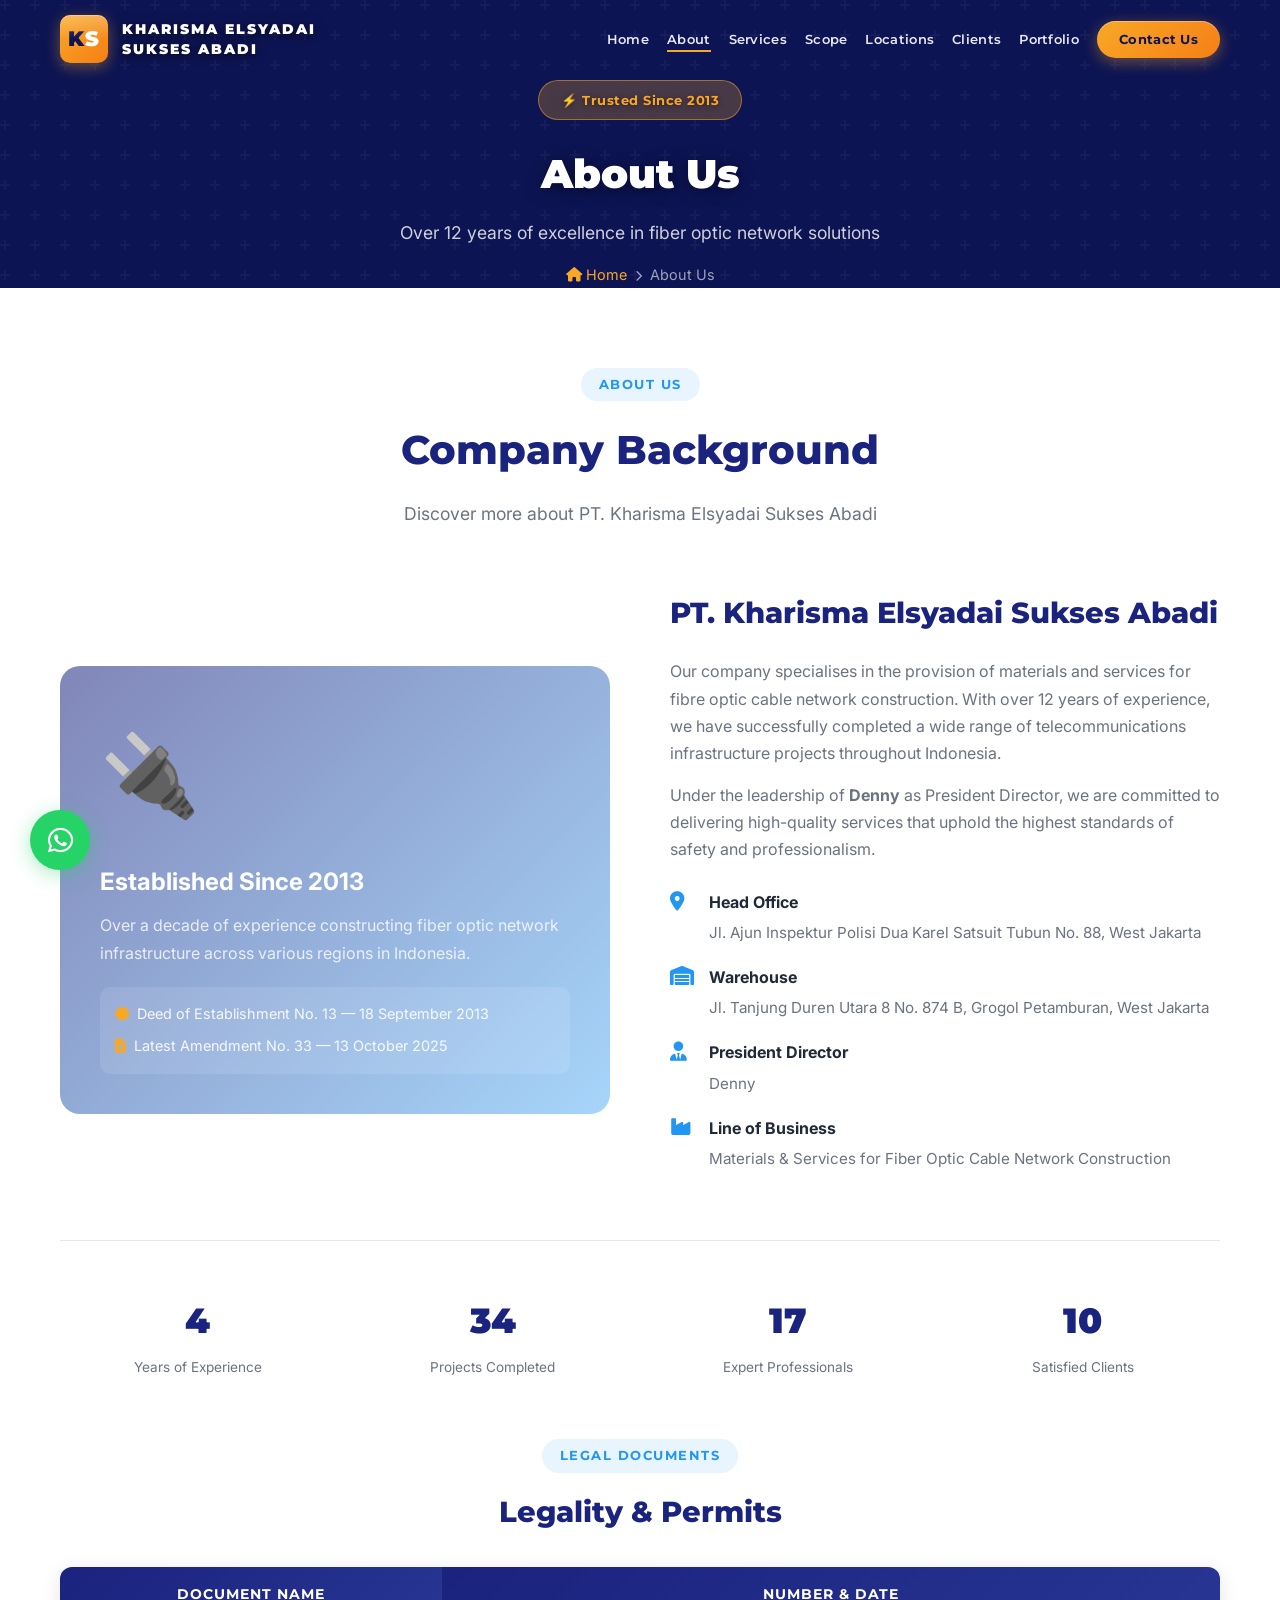
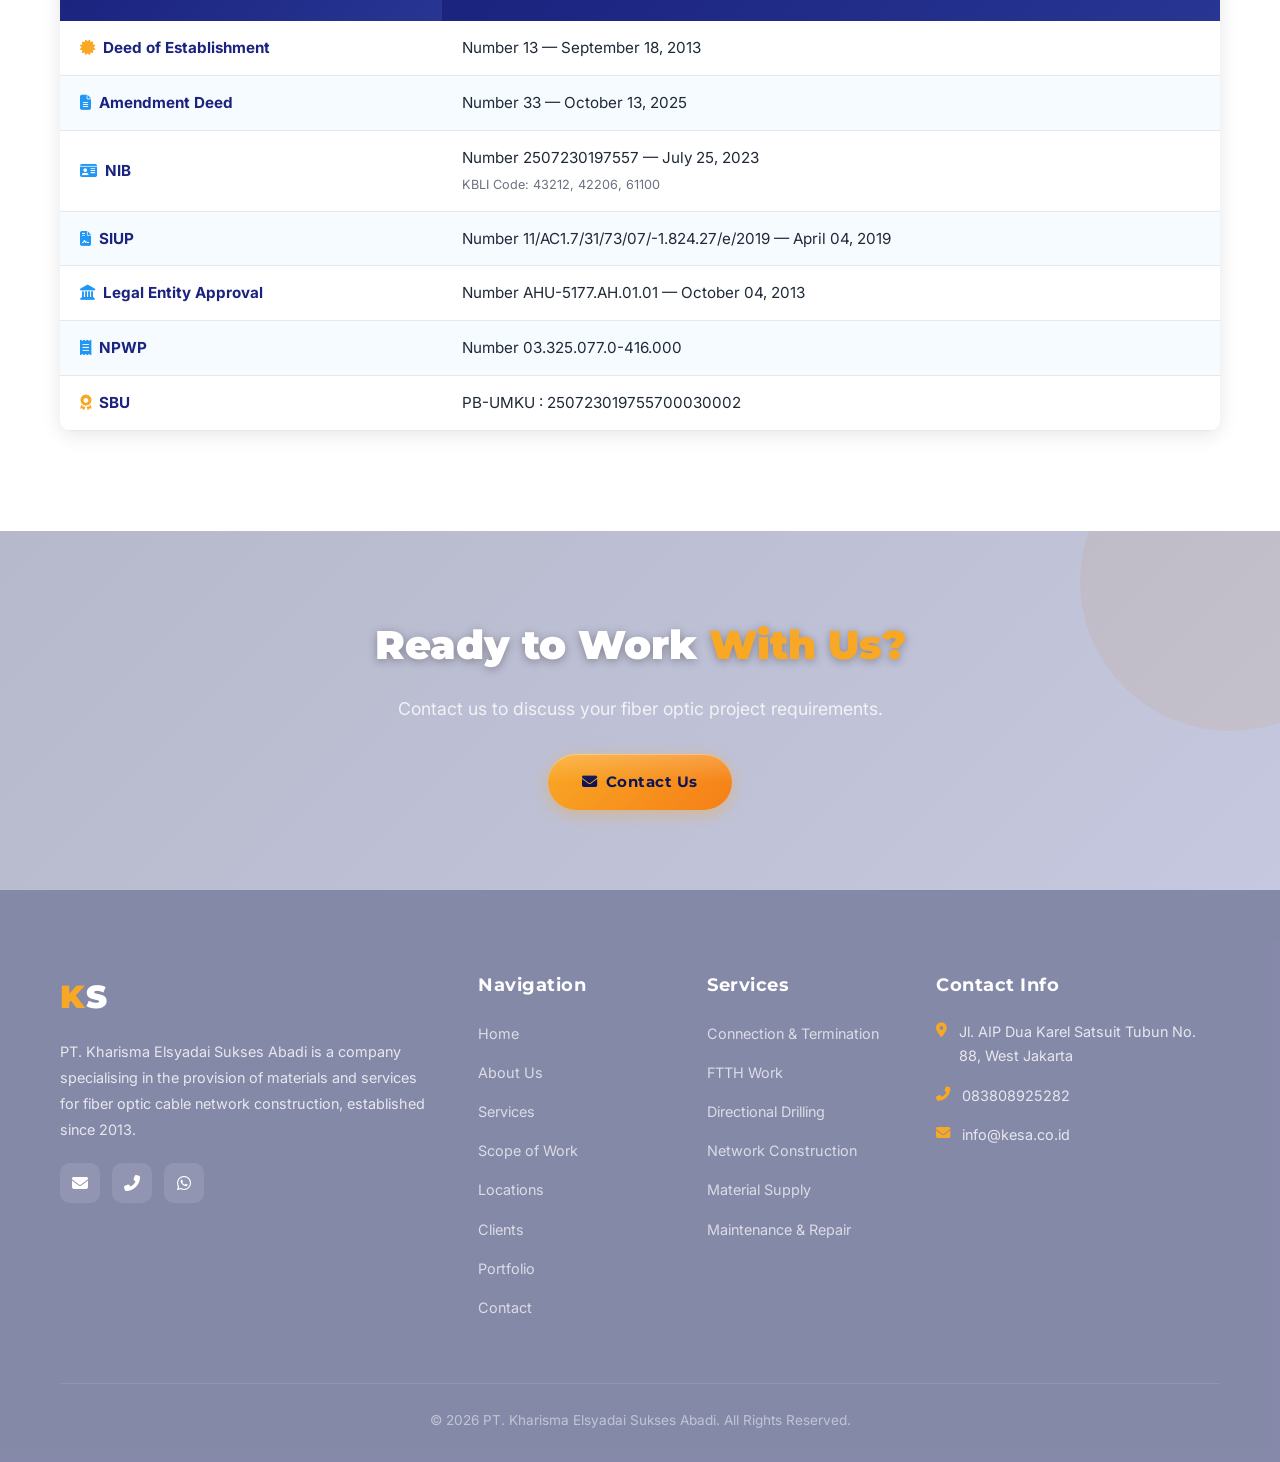
==== about.html @ 926eceb0 "refactor: extract CSS/JS to external files, add about/services/contact pages, Formspree form, update" ====
<!DOCTYPE html>
<html lang="en">
<head>
    <meta charset="UTF-8">
    <meta name="viewport" content="width=device-width, initial-scale=1.0">
    <meta name="description" content="About PT. Kharisma Elsyadai Sukses Abadi - Established since 2013, specialising in fiber optic cable network construction across Indonesia.">
    <meta name="keywords" content="PT Kharisma Elsyadai, KESA, about, company profile, fiber optic, Jakarta, Indonesia">
    <meta name="author" content="PT. Kharisma Elsyadai Sukses Abadi">
    <meta name="robots" content="index, follow">
    <link rel="canonical" href="https://kesa.co.id/about.html">
    <title>About Us | PT. Kharisma Elsyadai Sukses Abadi</title>

    <!-- Open Graph -->
    <meta property="og:type" content="website">
    <meta property="og:url" content="https://kesa.co.id/about.html">
    <meta property="og:title" content="About Us | PT. Kharisma Elsyadai Sukses Abadi">
    <meta property="og:description" content="Established since 2013 — PT. Kharisma Elsyadai Sukses Abadi specialises in fiber optic materials and network construction services across Indonesia.">
    <meta property="og:image" content="https://kesa.co.id/og-image.png">
    <meta property="og:site_name" content="PT. Kharisma Elsyadai Sukses Abadi">

    <!-- Favicon -->
    <link rel="icon" type="image/svg+xml" href="data:image/svg+xml,%3Csvg xmlns='http://www.w3.org/2000/svg' viewBox='0 0 64 64'%3E%3Crect width='64' height='64' rx='14' fill='%23f9a825'/%3E%3Ctext x='10' y='43' font-family='Montserrat,Arial,sans-serif' font-size='30' font-weight='900'%3E%3Ctspan fill='%230d1453'%3EK%3C/tspan%3E%3Ctspan fill='%23ffffff'%3ES%3C/tspan%3E%3C/text%3E%3C/svg%3E">

    <!-- Google Fonts -->
    <link rel="preconnect" href="https://fonts.googleapis.com">
    <link rel="preconnect" href="https://fonts.gstatic.com" crossorigin>
    <link href="https://fonts.googleapis.com/css2?family=Inter:wght@300;400;500;600;700;800;900&family=Montserrat:wght@600;700;800;900&display=swap" rel="stylesheet">

    <!-- Font Awesome -->
    <link rel="stylesheet" href="https://cdnjs.cloudflare.com/ajax/libs/font-awesome/6.5.1/css/all.min.css">

    <!-- Stylesheet -->
    <link rel="stylesheet" href="css/style.css">
</head>
<body>

    <!-- NAVBAR -->
    <nav class="navbar scrolled" id="navbar">
        <div class="container">
            <a href="/" class="navbar-brand">
                <div class="logo-icon"><span class="k">K</span><span class="s">S</span></div>
                <div>
                    <div class="company-name">Kharisma Elsyadai<br>Sukses Abadi</div>
                </div>
            </a>
            <ul class="nav-links" id="navLinks">
                <li><a href="/">Home</a></li>
                <li><a href="about.html" class="active">About</a></li>
                <li><a href="services.html">Services</a></li>
                <li><a href="/#scope">Scope</a></li>
                <li><a href="/#locations">Locations</a></li>
                <li><a href="/#clients">Clients</a></li>
                <li><a href="/#portfolio">Portfolio</a></li>
                <li><a href="contact.html" class="nav-cta">Contact Us</a></li>
            </ul>
            <div class="hamburger" id="hamburger">
                <span></span>
                <span></span>
                <span></span>
            </div>
        </div>
    </nav>

    <!-- PAGE HEADER -->
    <div class="page-header">
        <div class="container">
            <span class="hero-badge">&#9889; Trusted Since 2013</span>
            <h1>About Us</h1>
            <p>Over 12 years of excellence in fiber optic network solutions</p>
            <div class="breadcrumb">
                <a href="/"><i class="fas fa-home"></i> Home</a>
                <span><i class="fas fa-chevron-right" style="font-size:0.7rem;"></i></span>
                <span>About Us</span>
            </div>
        </div>
    </div>

    <!-- ABOUT SECTION -->
    <section class="section about" id="about" style="padding-top: 80px;">
        <div class="container">
            <div class="section-header fade-in">
                <span class="section-badge">About Us</span>
                <h2>Company Background</h2>
                <p>Discover more about PT. Kharisma Elsyadai Sukses Abadi</p>
            </div>
            <div class="about-grid">
                <div class="about-image fade-in">
                    <div class="image-box">
                        <span class="fiber-visual">&#128268;</span>
                        <h3>Established Since 2013</h3>
                        <p style="color: rgba(255,255,255,0.8);">Over a decade of experience constructing fiber optic network infrastructure across various regions in Indonesia.</p>
                        <div style="margin-top: 20px; padding: 15px; background: rgba(255,255,255,0.1); border-radius: 10px;">
                            <p style="color: rgba(255,255,255,0.9); font-size: 0.9rem;">
                                <i class="fas fa-certificate" style="color: #f9a825;"></i>&nbsp;
                                Deed of Establishment No. 13 &mdash; 18 September 2013
                            </p>
                            <p style="color: rgba(255,255,255,0.9); font-size: 0.9rem; margin-top: 8px;">
                                <i class="fas fa-file-alt" style="color: #f9a825;"></i>&nbsp;
                                Latest Amendment No. 33 &mdash; 13 October 2025
                            </p>
                        </div>
                    </div>
                </div>
                <div class="about-content fade-in">
                    <h3>PT. Kharisma Elsyadai Sukses Abadi</h3>
                    <p>Our company specialises in the provision of materials and services for fibre optic cable network construction. With over 12 years of experience, we have successfully completed a wide range of telecommunications infrastructure projects throughout Indonesia.</p>
                    <p>Under the leadership of <strong>Denny</strong> as President Director, we are committed to delivering high-quality services that uphold the highest standards of safety and professionalism.</p>
                    <div class="about-details">
                        <div class="about-detail-item">
                            <i class="fas fa-map-marker-alt"></i>
                            <div>
                                <strong>Head Office</strong>
                                <span>Jl. Ajun Inspektur Polisi Dua Karel Satsuit Tubun No. 88, West Jakarta</span>
                            </div>
                        </div>
                        <div class="about-detail-item">
                            <i class="fas fa-warehouse"></i>
                            <div>
                                <strong>Warehouse</strong>
                                <span>Jl. Tanjung Duren Utara 8 No. 874 B, Grogol Petamburan, West Jakarta</span>
                            </div>
                        </div>
                        <div class="about-detail-item">
                            <i class="fas fa-user-tie"></i>
                            <div>
                                <strong>President Director</strong>
                                <span>Denny</span>
                            </div>
                        </div>
                        <div class="about-detail-item">
                            <i class="fas fa-industry"></i>
                            <div>
                                <strong>Line of Business</strong>
                                <span>Materials &amp; Services for Fiber Optic Cable Network Construction</span>
                            </div>
                        </div>
                    </div>
                </div>
            </div>

            <div class="about-counters fade-in">
                <div class="counter-item">
                    <span class="count" data-target="12">0</span>
                    <div class="count-label">Years of Experience</div>
                </div>
                <div class="counter-item">
                    <span class="count" data-target="100">0</span>
                    <div class="count-label">Projects Completed</div>
                </div>
                <div class="counter-item">
                    <span class="count" data-target="50">0</span>
                    <div class="count-label">Expert Professionals</div>
                </div>
                <div class="counter-item">
                    <span class="count" data-target="30">0</span>
                    <div class="count-label">Satisfied Clients</div>
                </div>
            </div>

            <!-- Legal Documents Table -->
            <div class="legal-docs fade-in">
                <div class="section-header" style="margin-bottom: 30px; margin-top: 60px;">
                    <span class="section-badge">Legal Documents</span>
                    <h2 style="font-size: 1.8rem;">Legality &amp; Permits</h2>
                </div>
                <table class="legal-table">
                    <thead>
                        <tr>
                            <th>Document Name</th>
                            <th>Number &amp; Date</th>
                        </tr>
                    </thead>
                    <tbody>
                        <tr>
                            <td><i class="fas fa-certificate" style="color: var(--gold); margin-right: 8px;"></i>Deed of Establishment</td>
                            <td>Number 13 &mdash; September 18, 2013</td>
                        </tr>
                        <tr>
                            <td><i class="fas fa-file-alt" style="color: var(--accent); margin-right: 8px;"></i>Amendment Deed</td>
                            <td>Number 33 &mdash; October 13, 2025</td>
                        </tr>
                        <tr>
                            <td><i class="fas fa-id-card" style="color: var(--accent); margin-right: 8px;"></i>NIB</td>
                            <td>Number 2507230197557 &mdash; July 25, 2023<br><small style="color: var(--gray);">KBLI Code: 43212, 42206, 61100</small></td>
                        </tr>
                        <tr>
                            <td><i class="fas fa-file-contract" style="color: var(--accent); margin-right: 8px;"></i>SIUP</td>
                            <td>Number 11/AC1.7/31/73/07/-1.824.27/e/2019 &mdash; April 04, 2019</td>
                        </tr>
                        <tr>
                            <td><i class="fas fa-landmark" style="color: var(--accent); margin-right: 8px;"></i>Legal Entity Approval</td>
                            <td>Number AHU-5177.AH.01.01 &mdash; October 04, 2013</td>
                        </tr>
                        <tr>
                            <td><i class="fas fa-receipt" style="color: var(--accent); margin-right: 8px;"></i>NPWP</td>
                            <td>Number 03.325.077.0-416.000</td>
                        </tr>
                        <tr>
                            <td><i class="fas fa-award" style="color: var(--gold); margin-right: 8px;"></i>SBU</td>
                            <td>PB-UMKU : 25072301975570003&#x200B;0002</td>
                        </tr>
                    </tbody>
                </table>
            </div>
        </div>
    </section>

    <!-- CTA -->
    <section class="cta-section">
        <div class="container fade-in">
            <h2>Ready to Work <span style="color: #f9a825;">With Us?</span></h2>
            <p>Contact us to discuss your fiber optic project requirements.</p>
            <a href="contact.html" class="btn btn-primary">
                <i class="fas fa-envelope"></i> Contact Us
            </a>
        </div>
    </section>

    <!-- FOOTER -->
    <footer class="footer">
        <div class="container">
            <div class="footer-grid">
                <div class="footer-brand">
                    <span class="logo-text"><span>K</span>S</span>
                    <p>PT. Kharisma Elsyadai Sukses Abadi is a company specialising in the provision of materials and services for fiber optic cable network construction, established since 2013.</p>
                    <div class="footer-social">
                        <a href="mailto:info@kesa.co.id" title="Email"><i class="fas fa-envelope"></i></a>
                        <a href="tel:+6283808925282" title="Phone"><i class="fas fa-phone-alt"></i></a>
                        <a href="https://wa.me/6283808925282" target="_blank" title="WhatsApp"><i class="fab fa-whatsapp"></i></a>
                    </div>
                </div>
                <div>
                    <h4>Navigation</h4>
                    <ul class="footer-links">
                        <li><a href="/">Home</a></li>
                        <li><a href="about.html">About Us</a></li>
                        <li><a href="services.html">Services</a></li>
                        <li><a href="/#scope">Scope of Work</a></li>
                        <li><a href="/#locations">Locations</a></li>
                        <li><a href="/#clients">Clients</a></li>
                        <li><a href="/#portfolio">Portfolio</a></li>
                        <li><a href="contact.html">Contact</a></li>
                    </ul>
                </div>
                <div>
                    <h4>Services</h4>
                    <ul class="footer-links">
                        <li><a href="services.html">Connection &amp; Termination</a></li>
                        <li><a href="services.html">FTTH Work</a></li>
                        <li><a href="services.html">Directional Drilling</a></li>
                        <li><a href="services.html">Network Construction</a></li>
                        <li><a href="services.html">Material Supply</a></li>
                        <li><a href="services.html">Maintenance &amp; Repair</a></li>
                    </ul>
                </div>
                <div>
                    <h4>Contact Info</h4>
                    <div class="footer-contact-item">
                        <i class="fas fa-map-marker-alt"></i>
                        <span>Jl. AIP Dua Karel Satsuit Tubun No. 88, West Jakarta</span>
                    </div>
                    <div class="footer-contact-item">
                        <i class="fas fa-phone-alt"></i>
                        <span>083808925282</span>
                    </div>
                    <div class="footer-contact-item">
                        <i class="fas fa-envelope"></i>
                        <span>info@kesa.co.id</span>
                    </div>
                </div>
            </div>
            <div class="footer-bottom">
                <p>&copy; 2026 PT. Kharisma Elsyadai Sukses Abadi. All Rights Reserved.</p>
            </div>
        </div>
    </footer>

    <!-- WhatsApp Float -->
    <a href="https://wa.me/6283808925282?text=Hello%20PT.%20Kharisma%20Elsyadai%20Sukses%20Abadi,%20I%20am%20interested%20in%20your%20services." class="whatsapp-float" target="_blank" title="Chat via WhatsApp">
        <i class="fab fa-whatsapp"></i>
    </a>

    <!-- Scroll to Top -->
    <button class="scroll-top" id="scrollTop">
        <i class="fas fa-chevron-up"></i>
    </button>

    <script src="js/main.js"></script>
</body>
</html>
---- css/style.css ----
﻿/* ============================================
   PT. Kharisma Elsyadai Sukses Abadi
   Company Profile Website - Style Sheet
   ============================================ */

/* === VARIABLES === */
:root {
    --primary: #1a237e;
    --primary-dark: #0d1453;
    --primary-light: #283593;
    --accent: #2196f3;
    --accent-light: #64b5f6;
    --gold: #f9a825;
    --white: #ffffff;
    --light: #f5f7fa;
    --gray: #6b7280;
    --dark: #1f2937;
    --shadow: 0 4px 20px rgba(0, 0, 0, 0.1);
    --shadow-lg: 0 10px 40px rgba(0, 0, 0, 0.15);
    --transition: all 0.3s ease;
    --radius: 12px;
}
* { margin: 0; padding: 0; box-sizing: border-box; }
html { scroll-behavior: smooth; }
body { font-family: 'Inter', 'Segoe UI', sans-serif; color: var(--dark); line-height: 1.7; overflow-x: hidden; }
a { text-decoration: none; color: inherit; transition: var(--transition); }
ul { list-style: none; }
img { max-width: 100%; height: auto; }
.container { max-width: 1200px; margin: 0 auto; padding: 0 20px; }

/* NAVBAR */
.navbar { position: fixed; top: 0; left: 0; width: 100%; z-index: 1000; padding: 15px 0; transition: var(--transition); background: transparent; }
.navbar.scrolled { background: rgba(26, 35, 126, 0.97); padding: 10px 0; box-shadow: var(--shadow); }
.navbar .container { display: flex; align-items: center; justify-content: space-between; }
.navbar-brand { display: flex; align-items: center; gap: 14px; }
.navbar-brand .logo-icon { width: 48px; height: 48px; background: linear-gradient(135deg, var(--gold) 0%, #f57f17 100%); border-radius: 10px; display: flex; align-items: center; justify-content: center; font-family: 'Montserrat', sans-serif; font-size: 1.3rem; font-weight: 900; color: var(--primary-dark); letter-spacing: 1px; box-shadow: 0 4px 15px rgba(249, 168, 37, 0.4), inset 0 1px 0 rgba(255,255,255,0.3); position: relative; overflow: hidden; }
.navbar-brand .logo-icon::after { content: ''; position: absolute; top: 0; left: 0; right: 0; height: 50%; background: linear-gradient(180deg, rgba(255,255,255,0.25) 0%, transparent 100%); border-radius: 10px 10px 0 0; }
.navbar-brand .logo-icon .k { color: var(--primary-dark); }
.navbar-brand .logo-icon .s { color: var(--white); }
.navbar-brand .company-name { font-family: 'Montserrat', sans-serif; color: var(--white); font-size: 0.85rem; font-weight: 900; letter-spacing: 2px; text-transform: uppercase; text-shadow: 0 2px 8px rgba(0,0,0,0.6), 0 0 15px rgba(0,0,0,0.3); line-height: 1.5; max-width: 200px; }
.nav-links { display: flex; align-items: center; gap: 18px; }
.nav-links a { color: rgba(255, 255, 255, 0.9); font-family: 'Montserrat', sans-serif; font-weight: 600; font-size: 0.8rem; position: relative; padding: 5px 0; letter-spacing: 0.3px; }
.nav-links a::after { content: ''; position: absolute; bottom: 0; left: 0; width: 0; height: 2px; background: var(--gold); transition: var(--transition); }
.nav-links a:hover::after, .nav-links a.active::after { width: 100%; }
.nav-links a:hover { color: var(--white); }
.nav-cta { background: linear-gradient(135deg, var(--gold) 0%, #f57f17 100%) !important; color: var(--primary-dark) !important; padding: 11px 22px !important; border-radius: 50px; font-weight: 700 !important; box-shadow: 0 4px 15px rgba(249, 168, 37, 0.4), inset 0 1px 0 rgba(255,255,255,0.3) !important; text-shadow: none !important; white-space: nowrap; }
.nav-cta:hover { background: linear-gradient(135deg, #fbc02d 0%, #f9a825 100%) !important; transform: translateY(-2px); box-shadow: 0 6px 25px rgba(249, 168, 37, 0.5), inset 0 1px 0 rgba(255,255,255,0.3) !important; }
.nav-cta::after { display: none !important; }
.hamburger { display: none; flex-direction: column; gap: 5px; cursor: pointer; padding: 5px; }
.hamburger span { width: 25px; height: 3px; background: var(--white); border-radius: 3px; transition: var(--transition); }

/* HERO */
.hero { min-height: 100vh; background: var(--primary-dark); display: flex; align-items: center; position: relative; overflow: hidden; }
.hero-bg { position: absolute; top: 0; left: 0; right: 0; bottom: 0; background-image: url('https://images.unsplash.com/photo-1558494949-ef010cbdcc31?auto=format&fit=crop&w=1920&q=80'); background-size: cover; background-position: center; background-repeat: no-repeat; z-index: 0; }
.hero-bg::after { content: ''; position: absolute; top: 0; left: 0; right: 0; bottom: 0; background: linear-gradient(135deg, rgba(13, 20, 83, 0.35) 0%, rgba(26, 35, 126, 0.25) 50%, rgba(40, 53, 147, 0.18) 100%); }
.hero::before { content: ''; position: absolute; top: 0; left: 0; right: 0; bottom: 0; background: url("data:image/svg+xml,%3Csvg width='60' height='60' viewBox='0 0 60 60' xmlns='http://www.w3.org/2000/svg'%3E%3Cg fill='none' fill-rule='evenodd'%3E%3Cg fill='%23ffffff' fill-opacity='0.04'%3E%3Cpath d='M36 34v-4h-2v4h-4v2h4v4h2v-4h4v-2h-4zm0-30V0h-2v4h-4v2h4v4h2V6h4V4h-4zM6 34v-4H4v4H0v2h4v4h2v-4h4v-2H6zM6 4V0H4v4H0v2h4v4h2V6h4V4H6z'/%3E%3C/g%3E%3C/g%3E%3C/svg%3E"); z-index: 1; }
.hero::after { content: ''; position: absolute; bottom: -50px; right: -50px; width: 400px; height: 400px; background: radial-gradient(circle, rgba(33, 150, 243, 0.15) 0%, transparent 70%); border-radius: 50%; z-index: 1; }
.hero .container { position: relative; z-index: 2; display: grid; grid-template-columns: 1fr 1fr; gap: 60px; align-items: center; }
.hero-content { color: var(--white); }
.hero-badge { display: inline-block; background: rgba(249, 168, 37, 0.25); color: var(--gold); padding: 8px 22px; border-radius: 50px; font-family: 'Montserrat', sans-serif; font-size: 0.82rem; font-weight: 700; margin-bottom: 20px; border: 1px solid rgba(249, 168, 37, 0.5); backdrop-filter: blur(10px); letter-spacing: 0.5px; text-shadow: 0 1px 5px rgba(0,0,0,0.5); }
.hero h1 { font-family: 'Montserrat', sans-serif; font-size: 3rem; font-weight: 900; line-height: 1.15; margin-bottom: 20px; text-shadow: 0 2px 15px rgba(0,0,0,0.7), 0 0 30px rgba(0,0,0,0.5); }
.hero h1 .highlight { background: linear-gradient(135deg, var(--gold), #ffc107); -webkit-background-clip: text; -webkit-text-fill-color: transparent; background-clip: text; }
.hero p { font-size: 1.1rem; color: rgba(255, 255, 255, 0.95); margin-bottom: 35px; max-width: 500px; text-shadow: 0 1px 8px rgba(0,0,0,0.6), 0 0 20px rgba(0,0,0,0.4); }
.hero-buttons { display: flex; gap: 15px; flex-wrap: wrap; }
.btn { display: inline-flex; align-items: center; gap: 8px; padding: 15px 34px; border-radius: 50px; font-family: 'Montserrat', sans-serif; font-weight: 700; font-size: 0.95rem; transition: var(--transition); border: none; cursor: pointer; letter-spacing: 0.5px; position: relative; overflow: hidden; }
.btn::before { content: ''; position: absolute; top: 0; left: 0; right: 0; height: 50%; background: linear-gradient(180deg, rgba(255,255,255,0.2) 0%, transparent 100%); pointer-events: none; }
.btn-primary { background: linear-gradient(135deg, var(--gold) 0%, #f57f17 100%); color: var(--primary-dark); box-shadow: 0 4px 15px rgba(249, 168, 37, 0.4), inset 0 1px 0 rgba(255,255,255,0.3); }
.btn-primary:hover { background: linear-gradient(135deg, #fbc02d 0%, #f9a825 100%); transform: translateY(-3px); box-shadow: 0 10px 30px rgba(249, 168, 37, 0.5), inset 0 1px 0 rgba(255,255,255,0.3); }
.btn-outline { background: rgba(255,255,255,0.08); color: var(--white); border: 2px solid rgba(255, 255, 255, 0.35); backdrop-filter: blur(10px); box-shadow: 0 4px 15px rgba(0,0,0,0.15); }
.btn-outline:hover { border-color: var(--white); background: rgba(255, 255, 255, 0.15); transform: translateY(-3px); box-shadow: 0 8px 25px rgba(0,0,0,0.2); }
.hero-visual { position: relative; display: flex; justify-content: center; }
.hero-card { background: rgba(255, 255, 255, 0.08); backdrop-filter: blur(20px); border-radius: 20px; padding: 40px; border: 1px solid rgba(255, 255, 255, 0.12); width: 100%; max-width: 450px; box-shadow: 0 20px 60px rgba(0,0,0,0.3), inset 0 1px 0 rgba(255,255,255,0.1); }
.hero-card .fiber-icon { font-size: 4rem; margin-bottom: 20px; display: block; }
.hero-stats { display: grid; grid-template-columns: 1fr 1fr; gap: 20px; margin-top: 25px; }
.stat-item { text-align: center; padding: 15px; background: rgba(255, 255, 255, 0.08); border-radius: 12px; }
.stat-item .number { font-family: 'Montserrat', sans-serif; font-size: 2rem; font-weight: 900; color: var(--gold); display: block; }
.stat-item .label { font-size: 0.8rem; color: rgba(255, 255, 255, 0.7); text-transform: uppercase; letter-spacing: 1px; }

/* SECTIONS */
.section { padding: 100px 0; }
.section-header { text-align: center; margin-bottom: 60px; }
.section-badge { display: inline-block; background: rgba(33, 150, 243, 0.1); color: var(--accent); padding: 6px 18px; border-radius: 50px; font-family: 'Montserrat', sans-serif; font-size: 0.8rem; font-weight: 700; margin-bottom: 15px; text-transform: uppercase; letter-spacing: 1.5px; }
.section-header h2 { font-family: 'Montserrat', sans-serif; font-size: 2.5rem; font-weight: 800; color: var(--primary); margin-bottom: 15px; }
.section-header p { font-size: 1.1rem; color: var(--gray); max-width: 600px; margin: 0 auto; }

/* ABOUT */
.about { background: var(--white); }
.about-grid { display: grid; grid-template-columns: 1fr 1fr; gap: 60px; align-items: center; }
.about-image .image-box { background-image: url('https://images.unsplash.com/photo-1516044734145-07ca8eef8731?auto=format&fit=crop&w=800&q=80'); background-size: cover; background-position: center; border-radius: 20px; padding: 40px; color: var(--white); min-height: 400px; display: flex; flex-direction: column; justify-content: center; position: relative; overflow: hidden; }
.about-image .image-box::before { content: ''; position: absolute; top: 0; left: 0; right: 0; bottom: 0; background: linear-gradient(135deg, rgba(26, 35, 126, 0.55), rgba(33, 150, 243, 0.40)); }
.about-image .image-box .fiber-visual { font-size: 5rem; margin-bottom: 20px; position: relative; z-index: 2; }
.about-image .image-box h3 { font-size: 1.5rem; margin-bottom: 10px; position: relative; z-index: 2; }
.about-image .image-box p, .about-image .image-box div { position: relative; z-index: 2; }
.about-content h3 { font-family: 'Montserrat', sans-serif; font-size: 1.8rem; color: var(--primary); margin-bottom: 20px; font-weight: 800; }
.about-content p { color: var(--gray); margin-bottom: 15px; font-size: 1rem; }
.about-details { margin-top: 25px; }
.about-detail-item { display: flex; align-items: flex-start; gap: 15px; margin-bottom: 18px; }
.about-detail-item i { color: var(--accent); font-size: 1.2rem; margin-top: 3px; min-width: 24px; }
.about-detail-item strong { display: block; color: var(--dark); margin-bottom: 3px; }
.about-detail-item span { color: var(--gray); font-size: 0.95rem; }
.about-counters { display: grid; grid-template-columns: repeat(4, 1fr); gap: 20px; margin-top: 50px; padding-top: 50px; border-top: 1px solid #e5e7eb; }
.counter-item { text-align: center; }
.counter-item .count { font-family: 'Montserrat', sans-serif; font-size: 2.2rem; font-weight: 900; color: var(--primary); display: block; }
.counter-item .count-label { font-size: 0.85rem; color: var(--gray); margin-top: 5px; }

/* SERVICES */
.services { background-image: url('https://images.unsplash.com/photo-1573164713988-8665fc963095?auto=format&fit=crop&w=1920&q=80'); background-size: cover; background-position: center; background-attachment: fixed; position: relative; }
.services::before { content: ''; position: absolute; top: 0; left: 0; right: 0; bottom: 0; background: rgba(245, 247, 250, 0.88); }
.services .container { position: relative; z-index: 2; }
.services-grid { display: grid; grid-template-columns: repeat(3, 1fr); gap: 30px; }
.service-card { background: var(--white); border-radius: var(--radius); padding: 40px 30px; transition: var(--transition); border: 1px solid #e5e7eb; position: relative; overflow: hidden; }
.service-card::before { content: ''; position: absolute; top: 0; left: 0; width: 100%; height: 4px; background: linear-gradient(90deg, var(--primary), var(--accent)); transform: scaleX(0); transition: var(--transition); }
.service-card:hover { transform: translateY(-8px); box-shadow: var(--shadow-lg); border-color: transparent; }
.service-card:hover::before { transform: scaleX(1); }
.service-icon { width: 70px; height: 70px; background: linear-gradient(135deg, rgba(26, 35, 126, 0.1), rgba(33, 150, 243, 0.1)); border-radius: 16px; display: flex; align-items: center; justify-content: center; margin-bottom: 20px; font-size: 1.8rem; color: var(--primary); transition: var(--transition); }
.service-card:hover .service-icon { background: linear-gradient(135deg, var(--primary), var(--accent)); color: var(--white); }
.service-card h3 { font-family: 'Montserrat', sans-serif; font-size: 1.2rem; color: var(--dark); margin-bottom: 12px; font-weight: 700; }
.service-card p { color: var(--gray); font-size: 0.95rem; margin-bottom: 20px; }
.service-card .learn-more { display: inline-flex; align-items: center; gap: 6px; color: var(--accent); font-weight: 600; font-size: 0.9rem; }
.service-card .learn-more:hover { gap: 10px; }

/* ORGANIZATION */
.organization { background: var(--white); }
.org-chart { max-width: 900px; margin: 0 auto; }
.org-level { display: flex; justify-content: center; gap: 30px; margin-bottom: 15px; position: relative; }
.org-card { background: linear-gradient(135deg, var(--primary), var(--primary-light)); color: var(--white); padding: 15px 30px; border-radius: 10px; text-align: center; font-family: 'Montserrat', sans-serif; font-weight: 700; font-size: 0.85rem; transition: var(--transition); min-width: 160px; box-shadow: 0 4px 15px rgba(26, 35, 126, 0.3); letter-spacing: 0.5px; }
.org-card:hover { transform: translateY(-3px); box-shadow: 0 8px 25px rgba(26, 35, 126, 0.4); }
.org-card.highlight { background: linear-gradient(135deg, var(--gold), #fbc02d); color: var(--primary-dark); }
.org-connector { display: flex; justify-content: center; margin-bottom: 15px; }
.org-connector .line { width: 2px; height: 30px; background: var(--primary); }

/* EQUIPMENT */
.equipment { background: var(--light); }
.equipment-table { width: 100%; border-collapse: separate; border-spacing: 0; border-radius: var(--radius); overflow: hidden; box-shadow: var(--shadow); }
.equipment-table thead { background: linear-gradient(135deg, var(--primary), var(--primary-light)); }
.equipment-table thead th { color: var(--white); padding: 18px 25px; text-align: left; font-weight: 600; font-size: 0.95rem; text-transform: uppercase; letter-spacing: 1px; }
.equipment-table tbody tr { background: var(--white); transition: var(--transition); }
.equipment-table tbody tr:nth-child(even) { background: #f8fafc; }
.equipment-table tbody tr:hover { background: rgba(33, 150, 243, 0.05); transform: scale(1.01); }
.equipment-table td { padding: 16px 25px; border-bottom: 1px solid #e5e7eb; font-size: 0.95rem; }
.equipment-table td:first-child { font-weight: 700; color: var(--primary); text-align: center; width: 60px; }
.equipment-table td:last-child { text-align: center; font-weight: 600; color: var(--accent); }
.equipment-note { margin-top: 20px; padding: 15px 25px; background: rgba(33, 150, 243, 0.08); border-left: 4px solid var(--accent); border-radius: 0 8px 8px 0; color: var(--gray); font-style: italic; }

/* PORTFOLIO */
.portfolio { background: var(--white); }
.portfolio-grid { display: grid; grid-template-columns: repeat(3, 1fr); gap: 25px; }
.portfolio-card { position: relative; border-radius: var(--radius); overflow: hidden; min-height: 280px; display: flex; align-items: flex-end; cursor: pointer; transition: var(--transition); }
.portfolio-card::before { content: ''; position: absolute; top: 0; left: 0; right: 0; bottom: 0; background: linear-gradient(to top, rgba(26, 35, 126, 0.60), rgba(26, 35, 126, 0.05)); z-index: 1; }
.portfolio-card .portfolio-icon { position: absolute; top: 50%; left: 50%; transform: translate(-50%, -50%); font-size: 3rem; color: rgba(255, 255, 255, 0.2); z-index: 0; }
.portfolio-card-content { position: relative; z-index: 2; padding: 25px; color: var(--white); width: 100%; }
.portfolio-card-content h3 { font-size: 1.2rem; margin-bottom: 5px; }
.portfolio-card-content p { font-size: 0.85rem; color: rgba(255, 255, 255, 0.7); }
.portfolio-card:hover { transform: translateY(-5px); box-shadow: var(--shadow-lg); }

/* CTA */
.cta-section { background: linear-gradient(135deg, var(--primary-dark), var(--primary)); padding: 80px 0; text-align: center; position: relative; overflow: hidden; }
.cta-section::before { content: ''; position: absolute; top: -100px; right: -100px; width: 300px; height: 300px; background: rgba(249, 168, 37, 0.1); border-radius: 50%; }
.cta-section { background-image: url('https://images.unsplash.com/photo-1451187580459-43490279c0fa?auto=format&fit=crop&w=1920&q=80'); background-size: cover; background-position: center; }
.cta-section::after { content: ''; position: absolute; top: 0; left: 0; right: 0; bottom: 0; background: linear-gradient(135deg, rgba(13, 20, 83, 0.30), rgba(26, 35, 126, 0.25)); }
.cta-section .container { position: relative; z-index: 2; }
.cta-section h2 { font-family: 'Montserrat', sans-serif; font-size: 2.5rem; color: var(--white); margin-bottom: 15px; font-weight: 900; text-shadow: 0 2px 10px rgba(0,0,0,0.3); }
.cta-section p { color: rgba(255, 255, 255, 0.8); font-size: 1.1rem; max-width: 500px; margin: 0 auto 30px; }

/* CONTACT */
.contact { background: var(--light); }
.contact-grid { display: grid; grid-template-columns: 1fr 1fr; gap: 50px; }
.contact-info-card { display: flex; align-items: flex-start; gap: 20px; padding: 25px; background: var(--white); border-radius: var(--radius); margin-bottom: 20px; transition: var(--transition); border: 1px solid #e5e7eb; }
.contact-info-card:hover { box-shadow: var(--shadow); border-color: transparent; }
.contact-info-card .icon-box { width: 55px; height: 55px; background: linear-gradient(135deg, var(--primary), var(--accent)); border-radius: 12px; display: flex; align-items: center; justify-content: center; color: var(--white); font-size: 1.3rem; flex-shrink: 0; }
.contact-info-card h4 { font-size: 1rem; color: var(--dark); margin-bottom: 5px; }
.contact-info-card p { color: var(--gray); font-size: 0.9rem; }
.contact-form { background: var(--white); padding: 40px; border-radius: var(--radius); box-shadow: var(--shadow); }
.form-group { margin-bottom: 20px; }
.form-group label { display: block; margin-bottom: 8px; font-weight: 600; color: var(--dark); font-size: 0.9rem; }
.form-group input, .form-group textarea { width: 100%; padding: 14px 18px; border: 2px solid #e5e7eb; border-radius: 10px; font-size: 1rem; font-family: inherit; transition: var(--transition); outline: none; }
.form-group input:focus, .form-group textarea:focus { border-color: var(--accent); box-shadow: 0 0 0 4px rgba(33, 150, 243, 0.1); }
.form-group textarea { min-height: 120px; resize: vertical; }
.btn-submit { width: 100%; padding: 16px; background: linear-gradient(135deg, var(--primary), var(--accent)); color: var(--white); border: none; border-radius: 10px; font-family: 'Montserrat', sans-serif; font-size: 1rem; font-weight: 700; cursor: pointer; transition: var(--transition); box-shadow: 0 4px 15px rgba(26, 35, 126, 0.3), inset 0 1px 0 rgba(255,255,255,0.2); letter-spacing: 0.5px; position: relative; overflow: hidden; }
.btn-submit::before { content: ''; position: absolute; top: 0; left: 0; right: 0; height: 50%; background: linear-gradient(180deg, rgba(255,255,255,0.15) 0%, transparent 100%); pointer-events: none; }
.btn-submit:hover { transform: translateY(-2px); box-shadow: 0 10px 30px rgba(26, 35, 126, 0.4), inset 0 1px 0 rgba(255,255,255,0.2); }
.form-status { margin-top: 15px; padding: 12px 18px; border-radius: 8px; font-size: 0.9rem; font-weight: 600; display: none; }
.form-status.success { background: rgba(34, 197, 94, 0.1); color: #15803d; border: 1px solid rgba(34, 197, 94, 0.3); display: block; }
.form-status.error { background: rgba(239, 68, 68, 0.1); color: #dc2626; border: 1px solid rgba(239, 68, 68, 0.3); display: block; }

/* FOOTER */
.footer { background-image: url('https://images.unsplash.com/photo-1519389950473-47ba0277781c?auto=format&fit=crop&w=1920&q=80'); background-size: cover; background-position: center; color: rgba(255, 255, 255, 0.8); padding: 80px 0 30px; position: relative; }
.footer::before { content: ''; position: absolute; top: 0; left: 0; right: 0; bottom: 0; background: rgba(13, 20, 83, 0.50); }
.footer .container { position: relative; z-index: 2; }
.footer-grid { display: grid; grid-template-columns: 2fr 1fr 1fr 1.5fr; gap: 40px; margin-bottom: 50px; }
.footer-brand .logo-text { font-family: 'Montserrat', sans-serif; font-size: 2rem; font-weight: 900; color: var(--white); margin-bottom: 15px; display: block; letter-spacing: 2px; }
.footer-brand .logo-text span { color: var(--gold); }
.footer-brand p { font-size: 0.9rem; line-height: 1.8; margin-bottom: 20px; }
.footer-social { display: flex; gap: 12px; }
.footer-social a { width: 40px; height: 40px; background: rgba(255, 255, 255, 0.1); border-radius: 10px; display: flex; align-items: center; justify-content: center; color: var(--white); transition: var(--transition); }
.footer-social a:hover { background: var(--gold); color: var(--primary-dark); }
.footer h4 { font-family: 'Montserrat', sans-serif; color: var(--white); font-size: 1.1rem; margin-bottom: 20px; font-weight: 700; letter-spacing: 0.5px; }
.footer-links li { margin-bottom: 12px; }
.footer-links a { color: rgba(255, 255, 255, 0.7); font-size: 0.9rem; transition: var(--transition); }
.footer-links a:hover { color: var(--gold); padding-left: 5px; }
.footer-contact-item { display: flex; align-items: flex-start; gap: 12px; margin-bottom: 15px; font-size: 0.9rem; }
.footer-contact-item i { color: var(--gold); margin-top: 3px; }
.footer-bottom { border-top: 1px solid rgba(255, 255, 255, 0.1); padding-top: 25px; text-align: center; font-size: 0.85rem; color: rgba(255, 255, 255, 0.5); }

/* SCROLL TOP & WHATSAPP */
.scroll-top { position: fixed; bottom: 30px; right: 30px; width: 50px; height: 50px; background: var(--primary); color: var(--white); border: none; border-radius: 50%; font-size: 1.2rem; cursor: pointer; transition: var(--transition); opacity: 0; visibility: hidden; z-index: 999; box-shadow: var(--shadow); }
.scroll-top.visible { opacity: 1; visibility: visible; }
.scroll-top:hover { background: var(--gold); color: var(--primary-dark); transform: translateY(-3px); }
.whatsapp-float { position: fixed; bottom: 30px; left: 30px; width: 60px; height: 60px; background: #25d366; border-radius: 50%; display: flex; align-items: center; justify-content: center; color: var(--white); font-size: 1.8rem; box-shadow: 0 4px 20px rgba(37, 211, 102, 0.4); z-index: 999; transition: var(--transition); animation: pulse-wa 2s infinite; }
.whatsapp-float:hover { transform: scale(1.1); }
@keyframes pulse-wa { 0%, 100% { box-shadow: 0 0 0 0 rgba(37, 211, 102, 0.4); } 50% { box-shadow: 0 0 0 15px rgba(37, 211, 102, 0); } }

/* ANIMATIONS */
.fade-in { opacity: 0; transform: translateY(30px); transition: opacity 0.8s ease, transform 0.8s ease; }
.fade-in.visible { opacity: 1; transform: translateY(0); }

/* LEGAL DOCUMENTS TABLE */
.legal-docs { margin-top: 40px; }
.legal-table { width: 100%; border-collapse: collapse; border-radius: var(--radius); overflow: hidden; box-shadow: var(--shadow); }
.legal-table thead th { background: linear-gradient(135deg, var(--primary), var(--primary-light)); color: var(--white); padding: 15px 20px; font-family: 'Montserrat', sans-serif; font-weight: 700; font-size: 0.9rem; text-transform: uppercase; letter-spacing: 1px; }
.legal-table tbody td { padding: 14px 20px; border-bottom: 1px solid #e5e7eb; color: var(--dark); font-size: 0.95rem; }
.legal-table tbody tr:nth-child(even) { background: rgba(33, 150, 243, 0.04); }
.legal-table tbody tr:hover { background: rgba(33, 150, 243, 0.08); }
.legal-table tbody td:first-child { font-weight: 700; color: var(--primary); white-space: nowrap; }

/* SCOPE OF WORK */
.scope-of-work { background: var(--light); }
.scope-grid { display: grid; grid-template-columns: 1fr 1fr; gap: 15px; }
.scope-item { display: flex; align-items: center; gap: 18px; padding: 18px 25px; background: var(--white); border-radius: var(--radius); border-left: 4px solid var(--accent); transition: var(--transition); box-shadow: 0 2px 8px rgba(0,0,0,0.05); }
.scope-item:hover { transform: translateX(8px); box-shadow: var(--shadow); border-left-color: var(--gold); }
.scope-item .scope-number { width: 36px; height: 36px; background: linear-gradient(135deg, var(--primary), var(--accent)); border-radius: 50%; display: flex; align-items: center; justify-content: center; color: var(--white); font-family: 'Montserrat', sans-serif; font-weight: 800; font-size: 0.85rem; flex-shrink: 0; }
.scope-item span { font-size: 1rem; color: var(--dark); font-weight: 500; }

/* LOCATION WORKS */
.locations { background: var(--white); }
.location-grid { display: grid; grid-template-columns: repeat(3, 1fr); gap: 25px; }
.location-card { background: var(--light); border-radius: var(--radius); padding: 30px; text-align: center; transition: var(--transition); border: 1px solid #e5e7eb; }
.location-card:hover { transform: translateY(-5px); box-shadow: var(--shadow-lg); border-color: transparent; }
.location-card i { font-size: 2rem; color: var(--accent); margin-bottom: 15px; display: block; }
.location-card h4 { font-family: 'Montserrat', sans-serif; font-size: 1.1rem; color: var(--primary); margin-bottom: 8px; font-weight: 700; }
.location-card p { color: var(--gray); font-size: 0.9rem; }
.location-note { margin-top: 30px; padding: 20px 25px; background: linear-gradient(135deg, rgba(26, 35, 126, 0.05), rgba(33, 150, 243, 0.05)); border-left: 4px solid var(--gold); border-radius: 0 8px 8px 0; color: var(--gray); font-size: 0.95rem; line-height: 1.7; }

/* SUPPLIER */
.supplier { background: var(--light); }
.supplier-grid { display: grid; grid-template-columns: repeat(2, 1fr); gap: 25px; }
.supplier-card { background: var(--white); border-radius: var(--radius); padding: 30px; transition: var(--transition); border: 1px solid #e5e7eb; }
.supplier-card:hover { transform: translateY(-5px); box-shadow: var(--shadow-lg); border-color: transparent; }
.supplier-card h4 { font-family: 'Montserrat', sans-serif; font-size: 1.05rem; color: var(--primary); margin-bottom: 15px; font-weight: 700; display: flex; align-items: center; gap: 10px; }
.supplier-card h4 i { color: var(--accent); }
.supplier-card ul { list-style: none; padding: 0; }
.supplier-card ul li { padding: 8px 0; color: var(--gray); font-size: 0.92rem; border-bottom: 1px solid #f0f0f0; display: flex; align-items: center; gap: 8px; }
.supplier-card ul li:last-child { border-bottom: none; }
.supplier-card ul li i { color: var(--accent); font-size: 0.7rem; }

/* CLIENTS / EXPERIENCES */
.clients { background: var(--white); }
.clients-table { width: 100%; border-collapse: collapse; border-radius: var(--radius); overflow: hidden; box-shadow: var(--shadow); }
.clients-table thead th { background: linear-gradient(135deg, var(--primary), var(--primary-light)); color: var(--white); padding: 15px 20px; font-family: 'Montserrat', sans-serif; font-weight: 700; font-size: 0.9rem; text-transform: uppercase; letter-spacing: 1px; }
.clients-table tbody td { padding: 13px 20px; border-bottom: 1px solid #e5e7eb; color: var(--dark); font-size: 0.95rem; text-align: center; }
.clients-table tbody tr:nth-child(even) { background: rgba(33, 150, 243, 0.04); }
.clients-table tbody tr:hover { background: rgba(33, 150, 243, 0.08); transform: scale(1.01); }
.clients-table tbody td:first-child { font-weight: 700; color: var(--primary); width: 60px; }
.clients-table tbody td:nth-child(2) { text-align: left; font-weight: 600; }
.clients-table tbody td:last-child { font-weight: 600; color: var(--accent); }
.clients-note { margin-top: 20px; padding: 15px 25px; background: rgba(249, 168, 37, 0.08); border-left: 4px solid var(--gold); border-radius: 0 8px 8px 0; color: var(--dark); font-weight: 600; }

/* PAGE HEADER (for separate pages) */
.page-header { min-height: 260px; background: var(--primary-dark); display: flex; align-items: center; position: relative; overflow: hidden; margin-top: 0; padding-top: 80px; }
.page-header::before { content: ''; position: absolute; top: 0; left: 0; right: 0; bottom: 0; background: url("data:image/svg+xml,%3Csvg width='60' height='60' viewBox='0 0 60 60' xmlns='http://www.w3.org/2000/svg'%3E%3Cg fill='none' fill-rule='evenodd'%3E%3Cg fill='%23ffffff' fill-opacity='0.04'%3E%3Cpath d='M36 34v-4h-2v4h-4v2h4v4h2v-4h4v-2h-4zm0-30V0h-2v4h-4v2h4v4h2V6h4V4h-4zM6 34v-4H4v4H0v2h4v4h2v-4h4v-2H6zM6 4V0H4v4H0v2h4v4h2V6h4V4H6z'/%3E%3C/g%3E%3C/g%3E%3C/svg%3E"); z-index: 1; background-size: 60px; }
.page-header .container { position: relative; z-index: 2; text-align: center; color: var(--white); }
.page-header h1 { font-family: 'Montserrat', sans-serif; font-size: 2.5rem; font-weight: 900; margin-bottom: 10px; text-shadow: 0 2px 15px rgba(0,0,0,0.5); }
.page-header p { font-size: 1.1rem; color: rgba(255,255,255,0.8); max-width: 600px; margin: 0 auto 15px; }
.page-header .breadcrumb { display: flex; align-items: center; justify-content: center; gap: 8px; font-size: 0.9rem; color: rgba(255,255,255,0.6); }
.page-header .breadcrumb a { color: var(--gold); }
.page-header .breadcrumb a:hover { color: var(--white); }
@media (max-width: 768px) { .page-header h1 { font-size: 1.8rem; } .page-header { min-height: 200px; } }

/* RESPONSIVE */
@media (max-width: 1024px) {
    .hero .container { grid-template-columns: 1fr; text-align: center; }
    .hero p { margin: 0 auto 35px; }
    .hero-buttons { justify-content: center; }
    .hero-visual { display: none; }
    .about-grid { grid-template-columns: 1fr; }
    .about-counters { grid-template-columns: repeat(2, 1fr); }
    .services-grid { grid-template-columns: repeat(2, 1fr); }
    .portfolio-grid { grid-template-columns: repeat(2, 1fr); }
    .contact-grid { grid-template-columns: 1fr; }
    .footer-grid { grid-template-columns: repeat(2, 1fr); }
    .location-grid { grid-template-columns: repeat(2, 1fr); }
    .supplier-grid { grid-template-columns: 1fr; }
    .scope-grid { grid-template-columns: 1fr; }
}
@media (max-width: 768px) {
    .navbar .container { padding: 0 15px; }
    .nav-links { display: none; position: absolute; top: 100%; left: 0; right: 0; background: rgba(13, 20, 83, 0.98); flex-direction: column; padding: 25px 20px; gap: 8px; box-shadow: 0 10px 30px rgba(0,0,0,0.3); }
    .nav-links.active { display: flex; }
    .nav-links li { width: 100%; }
    .nav-links a { display: block; padding: 12px 15px !important; border-radius: 8px; font-size: 1rem !important; }
    .nav-links a:hover, .nav-links a.active { background: rgba(255,255,255,0.1); }
    .nav-links a::after { display: none; }
    .nav-cta { text-align: center; margin-top: 10px; }
    .hamburger { display: flex; }
    .navbar-brand .company-name { font-size: 0.65rem; letter-spacing: 1.5px; max-width: 160px; }
    .navbar-brand .logo-icon { width: 40px; height: 40px; font-size: 1.1rem; }
    .navbar-brand { gap: 10px; }
    .hero { min-height: 85vh; }
    .hero h1 { font-size: 2rem; }
    .hero p { font-size: 1rem; }
    .hero-badge { font-size: 0.75rem; padding: 6px 16px; }
    .section { padding: 70px 0; }
    .section-header h2 { font-size: 1.8rem; }
    .section-header p { font-size: 1rem; }
    .services-grid { grid-template-columns: 1fr; }
    .service-card { padding: 30px 25px; }
    .portfolio-grid { grid-template-columns: 1fr; }
    .portfolio-card { min-height: 220px; }
    .org-level { flex-direction: column; align-items: center; gap: 10px; }
    .org-card { min-width: 200px; padding: 12px 20px; }
    .footer-grid { grid-template-columns: 1fr; gap: 30px; }
    .cta-section h2 { font-size: 1.6rem; }
    .cta-section p { font-size: 1rem; }
    .equipment-table { display: block; overflow-x: auto; }
    .location-grid { grid-template-columns: 1fr; }
    .location-card { padding: 25px 20px; }
    .legal-table { display: block; overflow-x: auto; }
    .clients-table { display: block; overflow-x: auto; }
    .contact-form { padding: 25px 20px; }
    .contact-info-card { padding: 20px 15px; }
    .about-image .image-box { min-height: 300px; padding: 30px; }
    .about-content h3 { font-size: 1.5rem; }
    .scope-item { padding: 15px 18px; }
    .whatsapp-float { width: 50px; height: 50px; font-size: 1.5rem; bottom: 20px; left: 20px; }
    .scroll-top { width: 44px; height: 44px; bottom: 20px; right: 20px; font-size: 1rem; }
}
@media (max-width: 480px) {
    .hero { min-height: 80vh; padding-top: 80px; }
    .hero h1 { font-size: 1.6rem; line-height: 1.25; }
    .hero p { font-size: 0.92rem; margin-bottom: 25px; }
    .hero-buttons { flex-direction: column; gap: 12px; }
    .btn { justify-content: center; padding: 14px 28px; font-size: 0.9rem; }
    .section { padding: 50px 0; }
    .section-header { margin-bottom: 40px; }
    .section-header h2 { font-size: 1.5rem; }
    .about-counters { grid-template-columns: 1fr 1fr; gap: 15px; }
    .counter-item .count { font-size: 1.8rem; }
    .about-content h3 { font-size: 1.3rem; }
    .navbar-brand .company-name { font-size: 0.6rem; letter-spacing: 1px; max-width: 130px; }
    .navbar-brand .logo-icon { width: 36px; height: 36px; font-size: 1rem; border-radius: 8px; }
    .cta-section h2 { font-size: 1.4rem; }
    .cta-section { padding: 60px 0; }
    .footer { padding: 50px 0 25px; }
    .footer-brand .logo-text { font-size: 1.5rem; }
    .supplier-card { padding: 20px; }
    .org-card { font-size: 0.78rem; padding: 10px 15px; min-width: auto; }
    .hero-card { display: none; }
    .stat-item .number { font-size: 1.6rem; }
    .stat-item .label { font-size: 0.7rem; }
}
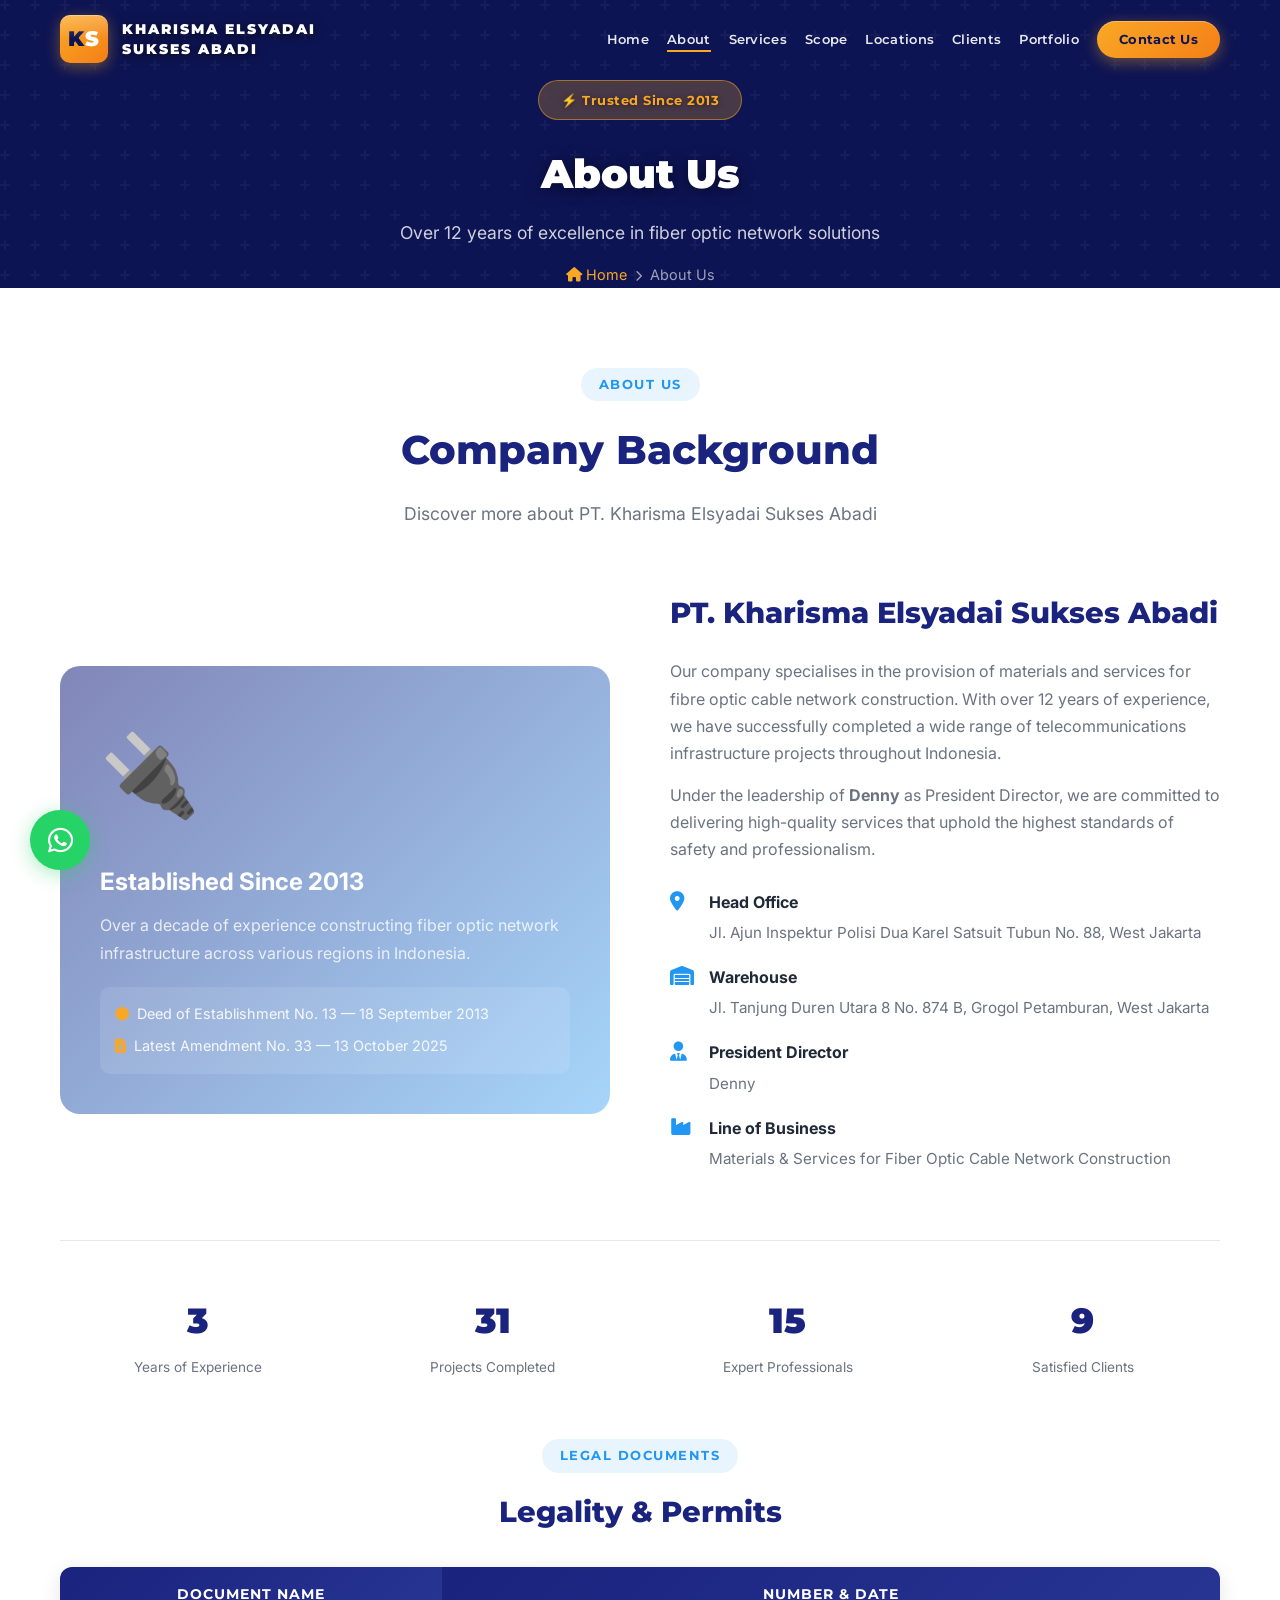
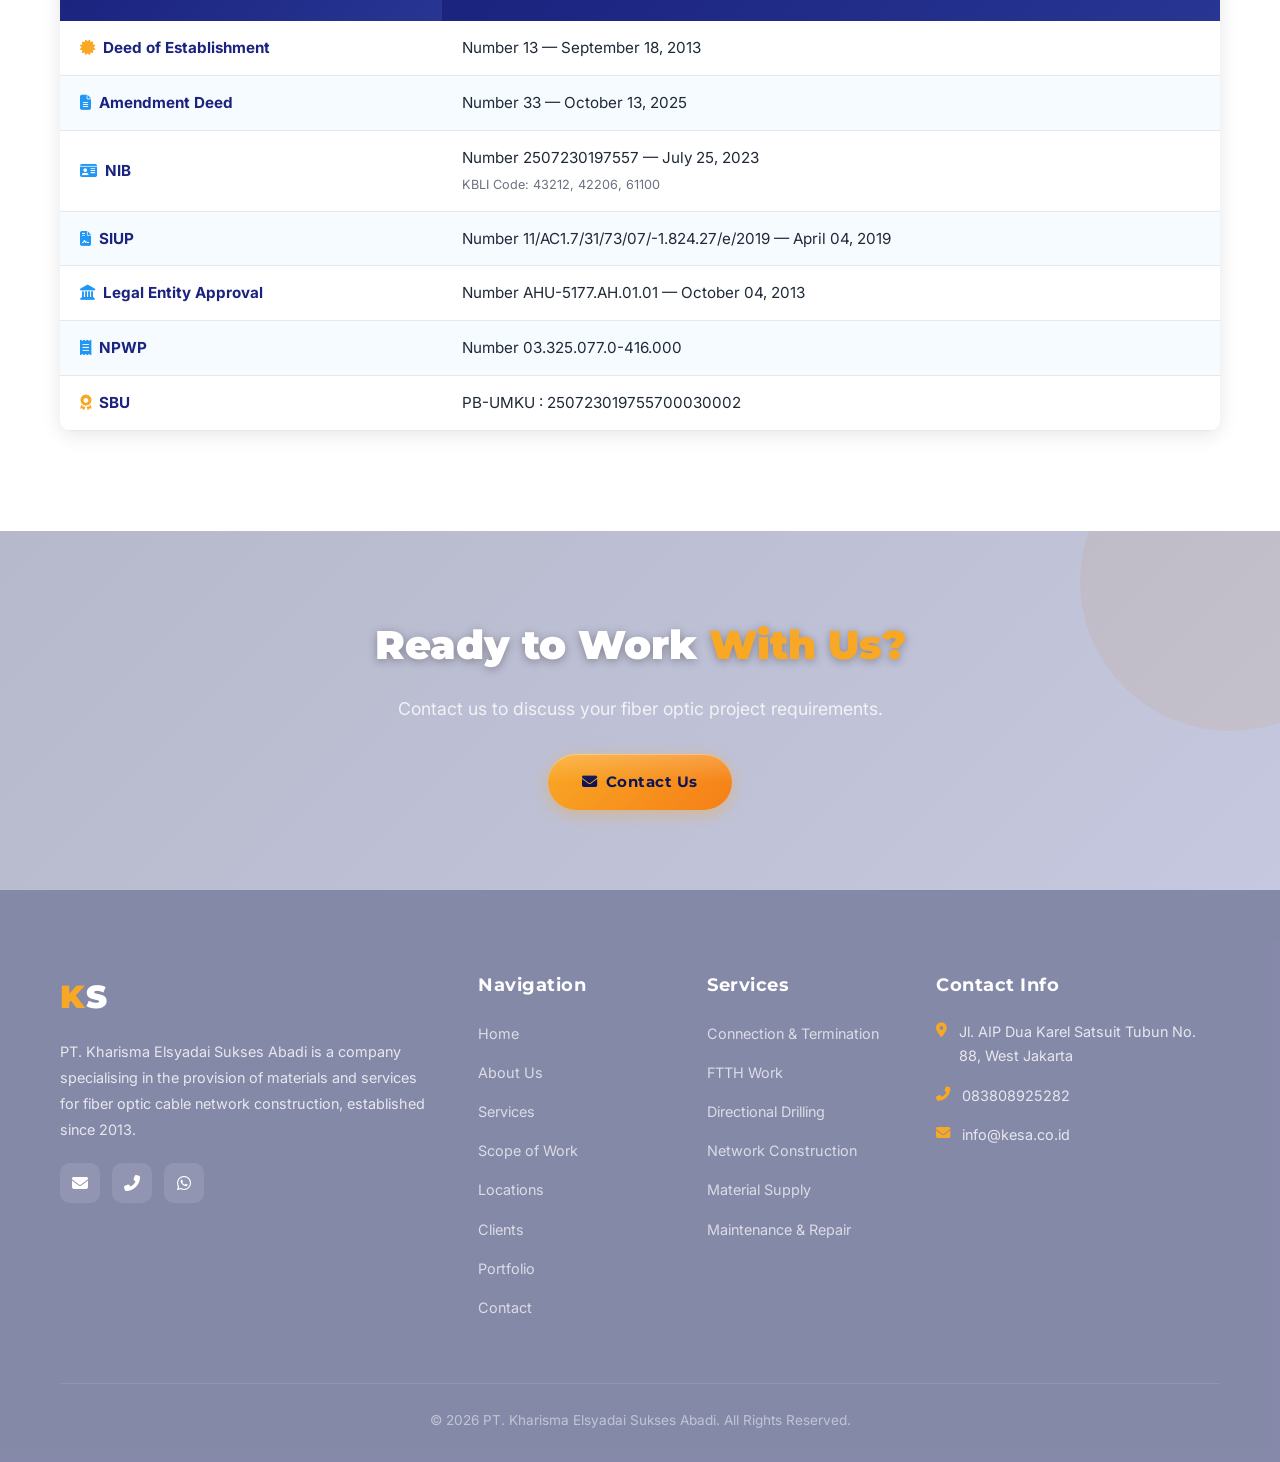
==== commit c8e8e8ff: "Performance & Security: Minify CSS/JS, add SRI hashes, optimize Google Fonts, add PWA support with s" ====
--- a/about.html
+++ b/about.html
@@ -21,13 +21,13 @@
     <!-- Favicon -->
     <link rel="icon" type="image/svg+xml" href="data:image/svg+xml,%3Csvg xmlns='http://www.w3.org/2000/svg' viewBox='0 0 64 64'%3E%3Crect width='64' height='64' rx='14' fill='%23f9a825'/%3E%3Ctext x='10' y='43' font-family='Montserrat,Arial,sans-serif' font-size='30' font-weight='900'%3E%3Ctspan fill='%230d1453'%3EK%3C/tspan%3E%3Ctspan fill='%23ffffff'%3ES%3C/tspan%3E%3C/text%3E%3C/svg%3E">
 
-    <!-- Google Fonts -->
+    <!-- Google Fonts (Optimized - reduced weights) -->
     <link rel="preconnect" href="https://fonts.googleapis.com">
     <link rel="preconnect" href="https://fonts.gstatic.com" crossorigin>
-    <link href="https://fonts.googleapis.com/css2?family=Inter:wght@300;400;500;600;700;800;900&family=Montserrat:wght@600;700;800;900&display=swap" rel="stylesheet">
-
-    <!-- Font Awesome -->
-    <link rel="stylesheet" href="https://cdnjs.cloudflare.com/ajax/libs/font-awesome/6.5.1/css/all.min.css">
+    <link href="https://fonts.googleapis.com/css2?family=Inter:wght@400;500;600;700&family=Montserrat:wght@600;700;800;900&display=swap" rel="stylesheet">
+
+    <!-- Font Awesome with SRI -->
+    <link rel="stylesheet" href="https://cdnjs.cloudflare.com/ajax/libs/font-awesome/6.5.1/css/all.min.css" integrity="sha512-DTOQO9RWCH3H5NxgwRDtWldIlMVkaqlL/v/BBWfS3CwC9+pzfDBb9+4RB/NxNvqKZlZVrKQBRV8Rjlxh0qXjEQ==" crossorigin="anonymous">
 
     <!-- Stylesheet -->
     <link rel="stylesheet" href="css/style.css">
--- a/css/style.css
+++ b/css/style.css
@@ -1,360 +1 @@
-﻿/* ============================================
-   PT. Kharisma Elsyadai Sukses Abadi
-   Company Profile Website - Style Sheet
-   ============================================ */
-
-/* === VARIABLES === */
-:root {
-    --primary: #1a237e;
-    --primary-dark: #0d1453;
-    --primary-light: #283593;
-    --accent: #2196f3;
-    --accent-light: #64b5f6;
-    --gold: #f9a825;
-    --white: #ffffff;
-    --light: #f5f7fa;
-    --gray: #6b7280;
-    --dark: #1f2937;
-    --shadow: 0 4px 20px rgba(0, 0, 0, 0.1);
-    --shadow-lg: 0 10px 40px rgba(0, 0, 0, 0.15);
-    --transition: all 0.3s ease;
-    --radius: 12px;
-}
-* { margin: 0; padding: 0; box-sizing: border-box; }
-html { scroll-behavior: smooth; }
-body { font-family: 'Inter', 'Segoe UI', sans-serif; color: var(--dark); line-height: 1.7; overflow-x: hidden; }
-a { text-decoration: none; color: inherit; transition: var(--transition); }
-ul { list-style: none; }
-img { max-width: 100%; height: auto; }
-.container { max-width: 1200px; margin: 0 auto; padding: 0 20px; }
-
-/* NAVBAR */
-.navbar { position: fixed; top: 0; left: 0; width: 100%; z-index: 1000; padding: 15px 0; transition: var(--transition); background: transparent; }
-.navbar.scrolled { background: rgba(26, 35, 126, 0.97); padding: 10px 0; box-shadow: var(--shadow); }
-.navbar .container { display: flex; align-items: center; justify-content: space-between; }
-.navbar-brand { display: flex; align-items: center; gap: 14px; }
-.navbar-brand .logo-icon { width: 48px; height: 48px; background: linear-gradient(135deg, var(--gold) 0%, #f57f17 100%); border-radius: 10px; display: flex; align-items: center; justify-content: center; font-family: 'Montserrat', sans-serif; font-size: 1.3rem; font-weight: 900; color: var(--primary-dark); letter-spacing: 1px; box-shadow: 0 4px 15px rgba(249, 168, 37, 0.4), inset 0 1px 0 rgba(255,255,255,0.3); position: relative; overflow: hidden; }
-.navbar-brand .logo-icon::after { content: ''; position: absolute; top: 0; left: 0; right: 0; height: 50%; background: linear-gradient(180deg, rgba(255,255,255,0.25) 0%, transparent 100%); border-radius: 10px 10px 0 0; }
-.navbar-brand .logo-icon .k { color: var(--primary-dark); }
-.navbar-brand .logo-icon .s { color: var(--white); }
-.navbar-brand .company-name { font-family: 'Montserrat', sans-serif; color: var(--white); font-size: 0.85rem; font-weight: 900; letter-spacing: 2px; text-transform: uppercase; text-shadow: 0 2px 8px rgba(0,0,0,0.6), 0 0 15px rgba(0,0,0,0.3); line-height: 1.5; max-width: 200px; }
-.nav-links { display: flex; align-items: center; gap: 18px; }
-.nav-links a { color: rgba(255, 255, 255, 0.9); font-family: 'Montserrat', sans-serif; font-weight: 600; font-size: 0.8rem; position: relative; padding: 5px 0; letter-spacing: 0.3px; }
-.nav-links a::after { content: ''; position: absolute; bottom: 0; left: 0; width: 0; height: 2px; background: var(--gold); transition: var(--transition); }
-.nav-links a:hover::after, .nav-links a.active::after { width: 100%; }
-.nav-links a:hover { color: var(--white); }
-.nav-cta { background: linear-gradient(135deg, var(--gold) 0%, #f57f17 100%) !important; color: var(--primary-dark) !important; padding: 11px 22px !important; border-radius: 50px; font-weight: 700 !important; box-shadow: 0 4px 15px rgba(249, 168, 37, 0.4), inset 0 1px 0 rgba(255,255,255,0.3) !important; text-shadow: none !important; white-space: nowrap; }
-.nav-cta:hover { background: linear-gradient(135deg, #fbc02d 0%, #f9a825 100%) !important; transform: translateY(-2px); box-shadow: 0 6px 25px rgba(249, 168, 37, 0.5), inset 0 1px 0 rgba(255,255,255,0.3) !important; }
-.nav-cta::after { display: none !important; }
-.hamburger { display: none; flex-direction: column; gap: 5px; cursor: pointer; padding: 5px; }
-.hamburger span { width: 25px; height: 3px; background: var(--white); border-radius: 3px; transition: var(--transition); }
-
-/* HERO */
-.hero { min-height: 100vh; background: var(--primary-dark); display: flex; align-items: center; position: relative; overflow: hidden; }
-.hero-bg { position: absolute; top: 0; left: 0; right: 0; bottom: 0; background-image: url('https://images.unsplash.com/photo-1558494949-ef010cbdcc31?auto=format&fit=crop&w=1920&q=80'); background-size: cover; background-position: center; background-repeat: no-repeat; z-index: 0; }
-.hero-bg::after { content: ''; position: absolute; top: 0; left: 0; right: 0; bottom: 0; background: linear-gradient(135deg, rgba(13, 20, 83, 0.35) 0%, rgba(26, 35, 126, 0.25) 50%, rgba(40, 53, 147, 0.18) 100%); }
-.hero::before { content: ''; position: absolute; top: 0; left: 0; right: 0; bottom: 0; background: url("data:image/svg+xml,%3Csvg width='60' height='60' viewBox='0 0 60 60' xmlns='http://www.w3.org/2000/svg'%3E%3Cg fill='none' fill-rule='evenodd'%3E%3Cg fill='%23ffffff' fill-opacity='0.04'%3E%3Cpath d='M36 34v-4h-2v4h-4v2h4v4h2v-4h4v-2h-4zm0-30V0h-2v4h-4v2h4v4h2V6h4V4h-4zM6 34v-4H4v4H0v2h4v4h2v-4h4v-2H6zM6 4V0H4v4H0v2h4v4h2V6h4V4H6z'/%3E%3C/g%3E%3C/g%3E%3C/svg%3E"); z-index: 1; }
-.hero::after { content: ''; position: absolute; bottom: -50px; right: -50px; width: 400px; height: 400px; background: radial-gradient(circle, rgba(33, 150, 243, 0.15) 0%, transparent 70%); border-radius: 50%; z-index: 1; }
-.hero .container { position: relative; z-index: 2; display: grid; grid-template-columns: 1fr 1fr; gap: 60px; align-items: center; }
-.hero-content { color: var(--white); }
-.hero-badge { display: inline-block; background: rgba(249, 168, 37, 0.25); color: var(--gold); padding: 8px 22px; border-radius: 50px; font-family: 'Montserrat', sans-serif; font-size: 0.82rem; font-weight: 700; margin-bottom: 20px; border: 1px solid rgba(249, 168, 37, 0.5); backdrop-filter: blur(10px); letter-spacing: 0.5px; text-shadow: 0 1px 5px rgba(0,0,0,0.5); }
-.hero h1 { font-family: 'Montserrat', sans-serif; font-size: 3rem; font-weight: 900; line-height: 1.15; margin-bottom: 20px; text-shadow: 0 2px 15px rgba(0,0,0,0.7), 0 0 30px rgba(0,0,0,0.5); }
-.hero h1 .highlight { background: linear-gradient(135deg, var(--gold), #ffc107); -webkit-background-clip: text; -webkit-text-fill-color: transparent; background-clip: text; }
-.hero p { font-size: 1.1rem; color: rgba(255, 255, 255, 0.95); margin-bottom: 35px; max-width: 500px; text-shadow: 0 1px 8px rgba(0,0,0,0.6), 0 0 20px rgba(0,0,0,0.4); }
-.hero-buttons { display: flex; gap: 15px; flex-wrap: wrap; }
-.btn { display: inline-flex; align-items: center; gap: 8px; padding: 15px 34px; border-radius: 50px; font-family: 'Montserrat', sans-serif; font-weight: 700; font-size: 0.95rem; transition: var(--transition); border: none; cursor: pointer; letter-spacing: 0.5px; position: relative; overflow: hidden; }
-.btn::before { content: ''; position: absolute; top: 0; left: 0; right: 0; height: 50%; background: linear-gradient(180deg, rgba(255,255,255,0.2) 0%, transparent 100%); pointer-events: none; }
-.btn-primary { background: linear-gradient(135deg, var(--gold) 0%, #f57f17 100%); color: var(--primary-dark); box-shadow: 0 4px 15px rgba(249, 168, 37, 0.4), inset 0 1px 0 rgba(255,255,255,0.3); }
-.btn-primary:hover { background: linear-gradient(135deg, #fbc02d 0%, #f9a825 100%); transform: translateY(-3px); box-shadow: 0 10px 30px rgba(249, 168, 37, 0.5), inset 0 1px 0 rgba(255,255,255,0.3); }
-.btn-outline { background: rgba(255,255,255,0.08); color: var(--white); border: 2px solid rgba(255, 255, 255, 0.35); backdrop-filter: blur(10px); box-shadow: 0 4px 15px rgba(0,0,0,0.15); }
-.btn-outline:hover { border-color: var(--white); background: rgba(255, 255, 255, 0.15); transform: translateY(-3px); box-shadow: 0 8px 25px rgba(0,0,0,0.2); }
-.hero-visual { position: relative; display: flex; justify-content: center; }
-.hero-card { background: rgba(255, 255, 255, 0.08); backdrop-filter: blur(20px); border-radius: 20px; padding: 40px; border: 1px solid rgba(255, 255, 255, 0.12); width: 100%; max-width: 450px; box-shadow: 0 20px 60px rgba(0,0,0,0.3), inset 0 1px 0 rgba(255,255,255,0.1); }
-.hero-card .fiber-icon { font-size: 4rem; margin-bottom: 20px; display: block; }
-.hero-stats { display: grid; grid-template-columns: 1fr 1fr; gap: 20px; margin-top: 25px; }
-.stat-item { text-align: center; padding: 15px; background: rgba(255, 255, 255, 0.08); border-radius: 12px; }
-.stat-item .number { font-family: 'Montserrat', sans-serif; font-size: 2rem; font-weight: 900; color: var(--gold); display: block; }
-.stat-item .label { font-size: 0.8rem; color: rgba(255, 255, 255, 0.7); text-transform: uppercase; letter-spacing: 1px; }
-
-/* SECTIONS */
-.section { padding: 100px 0; }
-.section-header { text-align: center; margin-bottom: 60px; }
-.section-badge { display: inline-block; background: rgba(33, 150, 243, 0.1); color: var(--accent); padding: 6px 18px; border-radius: 50px; font-family: 'Montserrat', sans-serif; font-size: 0.8rem; font-weight: 700; margin-bottom: 15px; text-transform: uppercase; letter-spacing: 1.5px; }
-.section-header h2 { font-family: 'Montserrat', sans-serif; font-size: 2.5rem; font-weight: 800; color: var(--primary); margin-bottom: 15px; }
-.section-header p { font-size: 1.1rem; color: var(--gray); max-width: 600px; margin: 0 auto; }
-
-/* ABOUT */
-.about { background: var(--white); }
-.about-grid { display: grid; grid-template-columns: 1fr 1fr; gap: 60px; align-items: center; }
-.about-image .image-box { background-image: url('https://images.unsplash.com/photo-1516044734145-07ca8eef8731?auto=format&fit=crop&w=800&q=80'); background-size: cover; background-position: center; border-radius: 20px; padding: 40px; color: var(--white); min-height: 400px; display: flex; flex-direction: column; justify-content: center; position: relative; overflow: hidden; }
-.about-image .image-box::before { content: ''; position: absolute; top: 0; left: 0; right: 0; bottom: 0; background: linear-gradient(135deg, rgba(26, 35, 126, 0.55), rgba(33, 150, 243, 0.40)); }
-.about-image .image-box .fiber-visual { font-size: 5rem; margin-bottom: 20px; position: relative; z-index: 2; }
-.about-image .image-box h3 { font-size: 1.5rem; margin-bottom: 10px; position: relative; z-index: 2; }
-.about-image .image-box p, .about-image .image-box div { position: relative; z-index: 2; }
-.about-content h3 { font-family: 'Montserrat', sans-serif; font-size: 1.8rem; color: var(--primary); margin-bottom: 20px; font-weight: 800; }
-.about-content p { color: var(--gray); margin-bottom: 15px; font-size: 1rem; }
-.about-details { margin-top: 25px; }
-.about-detail-item { display: flex; align-items: flex-start; gap: 15px; margin-bottom: 18px; }
-.about-detail-item i { color: var(--accent); font-size: 1.2rem; margin-top: 3px; min-width: 24px; }
-.about-detail-item strong { display: block; color: var(--dark); margin-bottom: 3px; }
-.about-detail-item span { color: var(--gray); font-size: 0.95rem; }
-.about-counters { display: grid; grid-template-columns: repeat(4, 1fr); gap: 20px; margin-top: 50px; padding-top: 50px; border-top: 1px solid #e5e7eb; }
-.counter-item { text-align: center; }
-.counter-item .count { font-family: 'Montserrat', sans-serif; font-size: 2.2rem; font-weight: 900; color: var(--primary); display: block; }
-.counter-item .count-label { font-size: 0.85rem; color: var(--gray); margin-top: 5px; }
-
-/* SERVICES */
-.services { background-image: url('https://images.unsplash.com/photo-1573164713988-8665fc963095?auto=format&fit=crop&w=1920&q=80'); background-size: cover; background-position: center; background-attachment: fixed; position: relative; }
-.services::before { content: ''; position: absolute; top: 0; left: 0; right: 0; bottom: 0; background: rgba(245, 247, 250, 0.88); }
-.services .container { position: relative; z-index: 2; }
-.services-grid { display: grid; grid-template-columns: repeat(3, 1fr); gap: 30px; }
-.service-card { background: var(--white); border-radius: var(--radius); padding: 40px 30px; transition: var(--transition); border: 1px solid #e5e7eb; position: relative; overflow: hidden; }
-.service-card::before { content: ''; position: absolute; top: 0; left: 0; width: 100%; height: 4px; background: linear-gradient(90deg, var(--primary), var(--accent)); transform: scaleX(0); transition: var(--transition); }
-.service-card:hover { transform: translateY(-8px); box-shadow: var(--shadow-lg); border-color: transparent; }
-.service-card:hover::before { transform: scaleX(1); }
-.service-icon { width: 70px; height: 70px; background: linear-gradient(135deg, rgba(26, 35, 126, 0.1), rgba(33, 150, 243, 0.1)); border-radius: 16px; display: flex; align-items: center; justify-content: center; margin-bottom: 20px; font-size: 1.8rem; color: var(--primary); transition: var(--transition); }
-.service-card:hover .service-icon { background: linear-gradient(135deg, var(--primary), var(--accent)); color: var(--white); }
-.service-card h3 { font-family: 'Montserrat', sans-serif; font-size: 1.2rem; color: var(--dark); margin-bottom: 12px; font-weight: 700; }
-.service-card p { color: var(--gray); font-size: 0.95rem; margin-bottom: 20px; }
-.service-card .learn-more { display: inline-flex; align-items: center; gap: 6px; color: var(--accent); font-weight: 600; font-size: 0.9rem; }
-.service-card .learn-more:hover { gap: 10px; }
-
-/* ORGANIZATION */
-.organization { background: var(--white); }
-.org-chart { max-width: 900px; margin: 0 auto; }
-.org-level { display: flex; justify-content: center; gap: 30px; margin-bottom: 15px; position: relative; }
-.org-card { background: linear-gradient(135deg, var(--primary), var(--primary-light)); color: var(--white); padding: 15px 30px; border-radius: 10px; text-align: center; font-family: 'Montserrat', sans-serif; font-weight: 700; font-size: 0.85rem; transition: var(--transition); min-width: 160px; box-shadow: 0 4px 15px rgba(26, 35, 126, 0.3); letter-spacing: 0.5px; }
-.org-card:hover { transform: translateY(-3px); box-shadow: 0 8px 25px rgba(26, 35, 126, 0.4); }
-.org-card.highlight { background: linear-gradient(135deg, var(--gold), #fbc02d); color: var(--primary-dark); }
-.org-connector { display: flex; justify-content: center; margin-bottom: 15px; }
-.org-connector .line { width: 2px; height: 30px; background: var(--primary); }
-
-/* EQUIPMENT */
-.equipment { background: var(--light); }
-.equipment-table { width: 100%; border-collapse: separate; border-spacing: 0; border-radius: var(--radius); overflow: hidden; box-shadow: var(--shadow); }
-.equipment-table thead { background: linear-gradient(135deg, var(--primary), var(--primary-light)); }
-.equipment-table thead th { color: var(--white); padding: 18px 25px; text-align: left; font-weight: 600; font-size: 0.95rem; text-transform: uppercase; letter-spacing: 1px; }
-.equipment-table tbody tr { background: var(--white); transition: var(--transition); }
-.equipment-table tbody tr:nth-child(even) { background: #f8fafc; }
-.equipment-table tbody tr:hover { background: rgba(33, 150, 243, 0.05); transform: scale(1.01); }
-.equipment-table td { padding: 16px 25px; border-bottom: 1px solid #e5e7eb; font-size: 0.95rem; }
-.equipment-table td:first-child { font-weight: 700; color: var(--primary); text-align: center; width: 60px; }
-.equipment-table td:last-child { text-align: center; font-weight: 600; color: var(--accent); }
-.equipment-note { margin-top: 20px; padding: 15px 25px; background: rgba(33, 150, 243, 0.08); border-left: 4px solid var(--accent); border-radius: 0 8px 8px 0; color: var(--gray); font-style: italic; }
-
-/* PORTFOLIO */
-.portfolio { background: var(--white); }
-.portfolio-grid { display: grid; grid-template-columns: repeat(3, 1fr); gap: 25px; }
-.portfolio-card { position: relative; border-radius: var(--radius); overflow: hidden; min-height: 280px; display: flex; align-items: flex-end; cursor: pointer; transition: var(--transition); }
-.portfolio-card::before { content: ''; position: absolute; top: 0; left: 0; right: 0; bottom: 0; background: linear-gradient(to top, rgba(26, 35, 126, 0.60), rgba(26, 35, 126, 0.05)); z-index: 1; }
-.portfolio-card .portfolio-icon { position: absolute; top: 50%; left: 50%; transform: translate(-50%, -50%); font-size: 3rem; color: rgba(255, 255, 255, 0.2); z-index: 0; }
-.portfolio-card-content { position: relative; z-index: 2; padding: 25px; color: var(--white); width: 100%; }
-.portfolio-card-content h3 { font-size: 1.2rem; margin-bottom: 5px; }
-.portfolio-card-content p { font-size: 0.85rem; color: rgba(255, 255, 255, 0.7); }
-.portfolio-card:hover { transform: translateY(-5px); box-shadow: var(--shadow-lg); }
-
-/* CTA */
-.cta-section { background: linear-gradient(135deg, var(--primary-dark), var(--primary)); padding: 80px 0; text-align: center; position: relative; overflow: hidden; }
-.cta-section::before { content: ''; position: absolute; top: -100px; right: -100px; width: 300px; height: 300px; background: rgba(249, 168, 37, 0.1); border-radius: 50%; }
-.cta-section { background-image: url('https://images.unsplash.com/photo-1451187580459-43490279c0fa?auto=format&fit=crop&w=1920&q=80'); background-size: cover; background-position: center; }
-.cta-section::after { content: ''; position: absolute; top: 0; left: 0; right: 0; bottom: 0; background: linear-gradient(135deg, rgba(13, 20, 83, 0.30), rgba(26, 35, 126, 0.25)); }
-.cta-section .container { position: relative; z-index: 2; }
-.cta-section h2 { font-family: 'Montserrat', sans-serif; font-size: 2.5rem; color: var(--white); margin-bottom: 15px; font-weight: 900; text-shadow: 0 2px 10px rgba(0,0,0,0.3); }
-.cta-section p { color: rgba(255, 255, 255, 0.8); font-size: 1.1rem; max-width: 500px; margin: 0 auto 30px; }
-
-/* CONTACT */
-.contact { background: var(--light); }
-.contact-grid { display: grid; grid-template-columns: 1fr 1fr; gap: 50px; }
-.contact-info-card { display: flex; align-items: flex-start; gap: 20px; padding: 25px; background: var(--white); border-radius: var(--radius); margin-bottom: 20px; transition: var(--transition); border: 1px solid #e5e7eb; }
-.contact-info-card:hover { box-shadow: var(--shadow); border-color: transparent; }
-.contact-info-card .icon-box { width: 55px; height: 55px; background: linear-gradient(135deg, var(--primary), var(--accent)); border-radius: 12px; display: flex; align-items: center; justify-content: center; color: var(--white); font-size: 1.3rem; flex-shrink: 0; }
-.contact-info-card h4 { font-size: 1rem; color: var(--dark); margin-bottom: 5px; }
-.contact-info-card p { color: var(--gray); font-size: 0.9rem; }
-.contact-form { background: var(--white); padding: 40px; border-radius: var(--radius); box-shadow: var(--shadow); }
-.form-group { margin-bottom: 20px; }
-.form-group label { display: block; margin-bottom: 8px; font-weight: 600; color: var(--dark); font-size: 0.9rem; }
-.form-group input, .form-group textarea { width: 100%; padding: 14px 18px; border: 2px solid #e5e7eb; border-radius: 10px; font-size: 1rem; font-family: inherit; transition: var(--transition); outline: none; }
-.form-group input:focus, .form-group textarea:focus { border-color: var(--accent); box-shadow: 0 0 0 4px rgba(33, 150, 243, 0.1); }
-.form-group textarea { min-height: 120px; resize: vertical; }
-.btn-submit { width: 100%; padding: 16px; background: linear-gradient(135deg, var(--primary), var(--accent)); color: var(--white); border: none; border-radius: 10px; font-family: 'Montserrat', sans-serif; font-size: 1rem; font-weight: 700; cursor: pointer; transition: var(--transition); box-shadow: 0 4px 15px rgba(26, 35, 126, 0.3), inset 0 1px 0 rgba(255,255,255,0.2); letter-spacing: 0.5px; position: relative; overflow: hidden; }
-.btn-submit::before { content: ''; position: absolute; top: 0; left: 0; right: 0; height: 50%; background: linear-gradient(180deg, rgba(255,255,255,0.15) 0%, transparent 100%); pointer-events: none; }
-.btn-submit:hover { transform: translateY(-2px); box-shadow: 0 10px 30px rgba(26, 35, 126, 0.4), inset 0 1px 0 rgba(255,255,255,0.2); }
-.form-status { margin-top: 15px; padding: 12px 18px; border-radius: 8px; font-size: 0.9rem; font-weight: 600; display: none; }
-.form-status.success { background: rgba(34, 197, 94, 0.1); color: #15803d; border: 1px solid rgba(34, 197, 94, 0.3); display: block; }
-.form-status.error { background: rgba(239, 68, 68, 0.1); color: #dc2626; border: 1px solid rgba(239, 68, 68, 0.3); display: block; }
-
-/* FOOTER */
-.footer { background-image: url('https://images.unsplash.com/photo-1519389950473-47ba0277781c?auto=format&fit=crop&w=1920&q=80'); background-size: cover; background-position: center; color: rgba(255, 255, 255, 0.8); padding: 80px 0 30px; position: relative; }
-.footer::before { content: ''; position: absolute; top: 0; left: 0; right: 0; bottom: 0; background: rgba(13, 20, 83, 0.50); }
-.footer .container { position: relative; z-index: 2; }
-.footer-grid { display: grid; grid-template-columns: 2fr 1fr 1fr 1.5fr; gap: 40px; margin-bottom: 50px; }
-.footer-brand .logo-text { font-family: 'Montserrat', sans-serif; font-size: 2rem; font-weight: 900; color: var(--white); margin-bottom: 15px; display: block; letter-spacing: 2px; }
-.footer-brand .logo-text span { color: var(--gold); }
-.footer-brand p { font-size: 0.9rem; line-height: 1.8; margin-bottom: 20px; }
-.footer-social { display: flex; gap: 12px; }
-.footer-social a { width: 40px; height: 40px; background: rgba(255, 255, 255, 0.1); border-radius: 10px; display: flex; align-items: center; justify-content: center; color: var(--white); transition: var(--transition); }
-.footer-social a:hover { background: var(--gold); color: var(--primary-dark); }
-.footer h4 { font-family: 'Montserrat', sans-serif; color: var(--white); font-size: 1.1rem; margin-bottom: 20px; font-weight: 700; letter-spacing: 0.5px; }
-.footer-links li { margin-bottom: 12px; }
-.footer-links a { color: rgba(255, 255, 255, 0.7); font-size: 0.9rem; transition: var(--transition); }
-.footer-links a:hover { color: var(--gold); padding-left: 5px; }
-.footer-contact-item { display: flex; align-items: flex-start; gap: 12px; margin-bottom: 15px; font-size: 0.9rem; }
-.footer-contact-item i { color: var(--gold); margin-top: 3px; }
-.footer-bottom { border-top: 1px solid rgba(255, 255, 255, 0.1); padding-top: 25px; text-align: center; font-size: 0.85rem; color: rgba(255, 255, 255, 0.5); }
-
-/* SCROLL TOP & WHATSAPP */
-.scroll-top { position: fixed; bottom: 30px; right: 30px; width: 50px; height: 50px; background: var(--primary); color: var(--white); border: none; border-radius: 50%; font-size: 1.2rem; cursor: pointer; transition: var(--transition); opacity: 0; visibility: hidden; z-index: 999; box-shadow: var(--shadow); }
-.scroll-top.visible { opacity: 1; visibility: visible; }
-.scroll-top:hover { background: var(--gold); color: var(--primary-dark); transform: translateY(-3px); }
-.whatsapp-float { position: fixed; bottom: 30px; left: 30px; width: 60px; height: 60px; background: #25d366; border-radius: 50%; display: flex; align-items: center; justify-content: center; color: var(--white); font-size: 1.8rem; box-shadow: 0 4px 20px rgba(37, 211, 102, 0.4); z-index: 999; transition: var(--transition); animation: pulse-wa 2s infinite; }
-.whatsapp-float:hover { transform: scale(1.1); }
-@keyframes pulse-wa { 0%, 100% { box-shadow: 0 0 0 0 rgba(37, 211, 102, 0.4); } 50% { box-shadow: 0 0 0 15px rgba(37, 211, 102, 0); } }
-
-/* ANIMATIONS */
-.fade-in { opacity: 0; transform: translateY(30px); transition: opacity 0.8s ease, transform 0.8s ease; }
-.fade-in.visible { opacity: 1; transform: translateY(0); }
-
-/* LEGAL DOCUMENTS TABLE */
-.legal-docs { margin-top: 40px; }
-.legal-table { width: 100%; border-collapse: collapse; border-radius: var(--radius); overflow: hidden; box-shadow: var(--shadow); }
-.legal-table thead th { background: linear-gradient(135deg, var(--primary), var(--primary-light)); color: var(--white); padding: 15px 20px; font-family: 'Montserrat', sans-serif; font-weight: 700; font-size: 0.9rem; text-transform: uppercase; letter-spacing: 1px; }
-.legal-table tbody td { padding: 14px 20px; border-bottom: 1px solid #e5e7eb; color: var(--dark); font-size: 0.95rem; }
-.legal-table tbody tr:nth-child(even) { background: rgba(33, 150, 243, 0.04); }
-.legal-table tbody tr:hover { background: rgba(33, 150, 243, 0.08); }
-.legal-table tbody td:first-child { font-weight: 700; color: var(--primary); white-space: nowrap; }
-
-/* SCOPE OF WORK */
-.scope-of-work { background: var(--light); }
-.scope-grid { display: grid; grid-template-columns: 1fr 1fr; gap: 15px; }
-.scope-item { display: flex; align-items: center; gap: 18px; padding: 18px 25px; background: var(--white); border-radius: var(--radius); border-left: 4px solid var(--accent); transition: var(--transition); box-shadow: 0 2px 8px rgba(0,0,0,0.05); }
-.scope-item:hover { transform: translateX(8px); box-shadow: var(--shadow); border-left-color: var(--gold); }
-.scope-item .scope-number { width: 36px; height: 36px; background: linear-gradient(135deg, var(--primary), var(--accent)); border-radius: 50%; display: flex; align-items: center; justify-content: center; color: var(--white); font-family: 'Montserrat', sans-serif; font-weight: 800; font-size: 0.85rem; flex-shrink: 0; }
-.scope-item span { font-size: 1rem; color: var(--dark); font-weight: 500; }
-
-/* LOCATION WORKS */
-.locations { background: var(--white); }
-.location-grid { display: grid; grid-template-columns: repeat(3, 1fr); gap: 25px; }
-.location-card { background: var(--light); border-radius: var(--radius); padding: 30px; text-align: center; transition: var(--transition); border: 1px solid #e5e7eb; }
-.location-card:hover { transform: translateY(-5px); box-shadow: var(--shadow-lg); border-color: transparent; }
-.location-card i { font-size: 2rem; color: var(--accent); margin-bottom: 15px; display: block; }
-.location-card h4 { font-family: 'Montserrat', sans-serif; font-size: 1.1rem; color: var(--primary); margin-bottom: 8px; font-weight: 700; }
-.location-card p { color: var(--gray); font-size: 0.9rem; }
-.location-note { margin-top: 30px; padding: 20px 25px; background: linear-gradient(135deg, rgba(26, 35, 126, 0.05), rgba(33, 150, 243, 0.05)); border-left: 4px solid var(--gold); border-radius: 0 8px 8px 0; color: var(--gray); font-size: 0.95rem; line-height: 1.7; }
-
-/* SUPPLIER */
-.supplier { background: var(--light); }
-.supplier-grid { display: grid; grid-template-columns: repeat(2, 1fr); gap: 25px; }
-.supplier-card { background: var(--white); border-radius: var(--radius); padding: 30px; transition: var(--transition); border: 1px solid #e5e7eb; }
-.supplier-card:hover { transform: translateY(-5px); box-shadow: var(--shadow-lg); border-color: transparent; }
-.supplier-card h4 { font-family: 'Montserrat', sans-serif; font-size: 1.05rem; color: var(--primary); margin-bottom: 15px; font-weight: 700; display: flex; align-items: center; gap: 10px; }
-.supplier-card h4 i { color: var(--accent); }
-.supplier-card ul { list-style: none; padding: 0; }
-.supplier-card ul li { padding: 8px 0; color: var(--gray); font-size: 0.92rem; border-bottom: 1px solid #f0f0f0; display: flex; align-items: center; gap: 8px; }
-.supplier-card ul li:last-child { border-bottom: none; }
-.supplier-card ul li i { color: var(--accent); font-size: 0.7rem; }
-
-/* CLIENTS / EXPERIENCES */
-.clients { background: var(--white); }
-.clients-table { width: 100%; border-collapse: collapse; border-radius: var(--radius); overflow: hidden; box-shadow: var(--shadow); }
-.clients-table thead th { background: linear-gradient(135deg, var(--primary), var(--primary-light)); color: var(--white); padding: 15px 20px; font-family: 'Montserrat', sans-serif; font-weight: 700; font-size: 0.9rem; text-transform: uppercase; letter-spacing: 1px; }
-.clients-table tbody td { padding: 13px 20px; border-bottom: 1px solid #e5e7eb; color: var(--dark); font-size: 0.95rem; text-align: center; }
-.clients-table tbody tr:nth-child(even) { background: rgba(33, 150, 243, 0.04); }
-.clients-table tbody tr:hover { background: rgba(33, 150, 243, 0.08); transform: scale(1.01); }
-.clients-table tbody td:first-child { font-weight: 700; color: var(--primary); width: 60px; }
-.clients-table tbody td:nth-child(2) { text-align: left; font-weight: 600; }
-.clients-table tbody td:last-child { font-weight: 600; color: var(--accent); }
-.clients-note { margin-top: 20px; padding: 15px 25px; background: rgba(249, 168, 37, 0.08); border-left: 4px solid var(--gold); border-radius: 0 8px 8px 0; color: var(--dark); font-weight: 600; }
-
-/* PAGE HEADER (for separate pages) */
-.page-header { min-height: 260px; background: var(--primary-dark); display: flex; align-items: center; position: relative; overflow: hidden; margin-top: 0; padding-top: 80px; }
-.page-header::before { content: ''; position: absolute; top: 0; left: 0; right: 0; bottom: 0; background: url("data:image/svg+xml,%3Csvg width='60' height='60' viewBox='0 0 60 60' xmlns='http://www.w3.org/2000/svg'%3E%3Cg fill='none' fill-rule='evenodd'%3E%3Cg fill='%23ffffff' fill-opacity='0.04'%3E%3Cpath d='M36 34v-4h-2v4h-4v2h4v4h2v-4h4v-2h-4zm0-30V0h-2v4h-4v2h4v4h2V6h4V4h-4zM6 34v-4H4v4H0v2h4v4h2v-4h4v-2H6zM6 4V0H4v4H0v2h4v4h2V6h4V4H6z'/%3E%3C/g%3E%3C/g%3E%3C/svg%3E"); z-index: 1; background-size: 60px; }
-.page-header .container { position: relative; z-index: 2; text-align: center; color: var(--white); }
-.page-header h1 { font-family: 'Montserrat', sans-serif; font-size: 2.5rem; font-weight: 900; margin-bottom: 10px; text-shadow: 0 2px 15px rgba(0,0,0,0.5); }
-.page-header p { font-size: 1.1rem; color: rgba(255,255,255,0.8); max-width: 600px; margin: 0 auto 15px; }
-.page-header .breadcrumb { display: flex; align-items: center; justify-content: center; gap: 8px; font-size: 0.9rem; color: rgba(255,255,255,0.6); }
-.page-header .breadcrumb a { color: var(--gold); }
-.page-header .breadcrumb a:hover { color: var(--white); }
-@media (max-width: 768px) { .page-header h1 { font-size: 1.8rem; } .page-header { min-height: 200px; } }
-
-/* RESPONSIVE */
-@media (max-width: 1024px) {
-    .hero .container { grid-template-columns: 1fr; text-align: center; }
-    .hero p { margin: 0 auto 35px; }
-    .hero-buttons { justify-content: center; }
-    .hero-visual { display: none; }
-    .about-grid { grid-template-columns: 1fr; }
-    .about-counters { grid-template-columns: repeat(2, 1fr); }
-    .services-grid { grid-template-columns: repeat(2, 1fr); }
-    .portfolio-grid { grid-template-columns: repeat(2, 1fr); }
-    .contact-grid { grid-template-columns: 1fr; }
-    .footer-grid { grid-template-columns: repeat(2, 1fr); }
-    .location-grid { grid-template-columns: repeat(2, 1fr); }
-    .supplier-grid { grid-template-columns: 1fr; }
-    .scope-grid { grid-template-columns: 1fr; }
-}
-@media (max-width: 768px) {
-    .navbar .container { padding: 0 15px; }
-    .nav-links { display: none; position: absolute; top: 100%; left: 0; right: 0; background: rgba(13, 20, 83, 0.98); flex-direction: column; padding: 25px 20px; gap: 8px; box-shadow: 0 10px 30px rgba(0,0,0,0.3); }
-    .nav-links.active { display: flex; }
-    .nav-links li { width: 100%; }
-    .nav-links a { display: block; padding: 12px 15px !important; border-radius: 8px; font-size: 1rem !important; }
-    .nav-links a:hover, .nav-links a.active { background: rgba(255,255,255,0.1); }
-    .nav-links a::after { display: none; }
-    .nav-cta { text-align: center; margin-top: 10px; }
-    .hamburger { display: flex; }
-    .navbar-brand .company-name { font-size: 0.65rem; letter-spacing: 1.5px; max-width: 160px; }
-    .navbar-brand .logo-icon { width: 40px; height: 40px; font-size: 1.1rem; }
-    .navbar-brand { gap: 10px; }
-    .hero { min-height: 85vh; }
-    .hero h1 { font-size: 2rem; }
-    .hero p { font-size: 1rem; }
-    .hero-badge { font-size: 0.75rem; padding: 6px 16px; }
-    .section { padding: 70px 0; }
-    .section-header h2 { font-size: 1.8rem; }
-    .section-header p { font-size: 1rem; }
-    .services-grid { grid-template-columns: 1fr; }
-    .service-card { padding: 30px 25px; }
-    .portfolio-grid { grid-template-columns: 1fr; }
-    .portfolio-card { min-height: 220px; }
-    .org-level { flex-direction: column; align-items: center; gap: 10px; }
-    .org-card { min-width: 200px; padding: 12px 20px; }
-    .footer-grid { grid-template-columns: 1fr; gap: 30px; }
-    .cta-section h2 { font-size: 1.6rem; }
-    .cta-section p { font-size: 1rem; }
-    .equipment-table { display: block; overflow-x: auto; }
-    .location-grid { grid-template-columns: 1fr; }
-    .location-card { padding: 25px 20px; }
-    .legal-table { display: block; overflow-x: auto; }
-    .clients-table { display: block; overflow-x: auto; }
-    .contact-form { padding: 25px 20px; }
-    .contact-info-card { padding: 20px 15px; }
-    .about-image .image-box { min-height: 300px; padding: 30px; }
-    .about-content h3 { font-size: 1.5rem; }
-    .scope-item { padding: 15px 18px; }
-    .whatsapp-float { width: 50px; height: 50px; font-size: 1.5rem; bottom: 20px; left: 20px; }
-    .scroll-top { width: 44px; height: 44px; bottom: 20px; right: 20px; font-size: 1rem; }
-}
-@media (max-width: 480px) {
-    .hero { min-height: 80vh; padding-top: 80px; }
-    .hero h1 { font-size: 1.6rem; line-height: 1.25; }
-    .hero p { font-size: 0.92rem; margin-bottom: 25px; }
-    .hero-buttons { flex-direction: column; gap: 12px; }
-    .btn { justify-content: center; padding: 14px 28px; font-size: 0.9rem; }
-    .section { padding: 50px 0; }
-    .section-header { margin-bottom: 40px; }
-    .section-header h2 { font-size: 1.5rem; }
-    .about-counters { grid-template-columns: 1fr 1fr; gap: 15px; }
-    .counter-item .count { font-size: 1.8rem; }
-    .about-content h3 { font-size: 1.3rem; }
-    .navbar-brand .company-name { font-size: 0.6rem; letter-spacing: 1px; max-width: 130px; }
-    .navbar-brand .logo-icon { width: 36px; height: 36px; font-size: 1rem; border-radius: 8px; }
-    .cta-section h2 { font-size: 1.4rem; }
-    .cta-section { padding: 60px 0; }
-    .footer { padding: 50px 0 25px; }
-    .footer-brand .logo-text { font-size: 1.5rem; }
-    .supplier-card { padding: 20px; }
-    .org-card { font-size: 0.78rem; padding: 10px 15px; min-width: auto; }
-    .hero-card { display: none; }
-    .stat-item .number { font-size: 1.6rem; }
-    .stat-item .label { font-size: 0.7rem; }
-}
+@keyframes pulse-wa{0%,to{box-shadow:0 0 0 0 rgba(37,211,102,.4)}50%{box-shadow:0 0 0 15px transparent}}:root{--primary:#1a237e;--primary-dark:#0d1453;--primary-light:#283593;--accent:#2196f3;--accent-light:#64b5f6;--gold:#f9a825;--white:#ffffff;--light:#f5f7fa;--gray:#6b7280;--dark:#1f2937;--shadow:0 4px 20px rgba(0, 0, 0, 0.1);--shadow-lg:0 10px 40px rgba(0, 0, 0, 0.15);--transition:all 0.3s ease;--radius:12px}*{margin:0;padding:0;box-sizing:border-box}html{scroll-behavior:smooth}body{font-family:"Inter","Segoe UI",sans-serif;color:var(--dark);line-height:1.7;overflow-x:hidden}a{text-decoration:none;color:inherit}ul{list-style:none}img{max-width:100%;height:auto}.container{max-width:1200px;margin:0 auto;padding:0 20px}.hamburger span,.nav-links a::after,.navbar,a{transition:var(--transition)}.navbar{position:fixed;top:0;left:0;width:100%;z-index:1000;padding:15px 0;background:0 0}.navbar.scrolled{background:rgba(26,35,126,.97);padding:10px 0;box-shadow:var(--shadow)}.navbar .container{display:flex;align-items:center;justify-content:space-between}.nav-links,.navbar-brand{display:flex;align-items:center;gap:14px}.nav-links a,.navbar-brand .logo-icon{font-family:"Montserrat",sans-serif;position:relative}.navbar-brand .logo-icon{width:48px;height:48px;background:linear-gradient(135deg,var(--gold) 0%,#f57f17 100%);border-radius:10px;display:flex;align-items:center;justify-content:center;font-size:1.3rem;font-weight:900;letter-spacing:1px;box-shadow:0 4px 15px rgba(249,168,37,.4),inset 0 1px 0 rgba(255,255,255,.3);overflow:hidden}.navbar-brand .logo-icon::after{content:"";position:absolute;top:0;left:0;right:0;height:50%;background:linear-gradient(180deg,rgba(255,255,255,.25)0,transparent 100%);border-radius:10px 10px 0 0}.navbar-brand .logo-icon,.navbar-brand .logo-icon .k{color:var(--primary-dark)}.nav-links a:hover,.navbar-brand .logo-icon .s{color:var(--white)}.navbar-brand .company-name{font-family:"Montserrat",sans-serif;color:var(--white);font-size:.85rem;font-weight:900;letter-spacing:2px;text-transform:uppercase;text-shadow:0 2px 8px rgba(0,0,0,.6),0 0 15px rgba(0,0,0,.3);line-height:1.5;max-width:200px}.nav-links{gap:18px}.nav-links a{color:rgba(255,255,255,.9);font-weight:600;font-size:.8rem;padding:5px 0;letter-spacing:.3px}.nav-links a::after{content:"";position:absolute;bottom:0;left:0;width:0;height:2px;background:var(--gold)}.nav-links a.active::after,.nav-links a:hover::after{width:100%}.nav-cta{background:linear-gradient(135deg,var(--gold) 0%,#f57f17 100%)!important;color:var(--primary-dark)!important;padding:11px 22px!important;border-radius:50px;font-weight:700!important;box-shadow:0 4px 15px rgba(249,168,37,.4),inset 0 1px 0 rgba(255,255,255,.3)!important;text-shadow:none!important;white-space:nowrap}.nav-cta:hover{background:linear-gradient(135deg,#fbc02d 0,#f9a825 100%)!important;transform:translateY(-2px);box-shadow:0 6px 25px rgba(249,168,37,.5),inset 0 1px 0 rgba(255,255,255,.3)!important}.nav-cta::after{display:none!important}.hamburger{display:none;flex-direction:column;gap:5px;cursor:pointer;padding:5px}.hamburger span{width:25px;height:3px;background:var(--white);border-radius:3px}.hero,.hero .container{position:relative;align-items:center}.hero{min-height:100vh;background:var(--primary-dark);display:flex;overflow:hidden}.hero-bg{position:absolute;background-image:url(https://images.unsplash.com/photo-1558494949-ef010cbdcc31?auto=format&fit=crop&w=1920&q=80);background-size:cover;background-position:center;background-repeat:no-repeat;z-index:0}.hero-bg::after{content:"";position:absolute;background:linear-gradient(135deg,rgba(13,20,83,.35)0,rgba(26,35,126,.25) 50%,rgba(40,53,147,.18) 100%)}.hero-bg,.hero-bg::after,.hero::before{top:0;left:0;right:0;bottom:0}.hero::before{background:url("data:image/svg+xml,%3Csvg width='60' height='60' viewBox='0 0 60 60' xmlns='http://www.w3.org/2000/svg'%3E%3Cg fill='none' fill-rule='evenodd'%3E%3Cg fill='%23ffffff' fill-opacity='0.04'%3E%3Cpath d='M36 34v-4h-2v4h-4v2h4v4h2v-4h4v-2h-4zm0-30V0h-2v4h-4v2h4v4h2V6h4V4h-4zM6 34v-4H4v4H0v2h4v4h2v-4h4v-2H6zM6 4V0H4v4H0v2h4v4h2V6h4V4H6z'/%3E%3C/g%3E%3C/g%3E%3C/svg%3E");z-index:1}.btn::before,.hero::after,.hero::before{content:"";position:absolute}.hero::after{bottom:-50px;right:-50px;width:400px;height:400px;background:radial-gradient(circle,rgba(33,150,243,.15)0,transparent 70%);border-radius:50%;z-index:1}.hero .container{z-index:2;display:grid;grid-template-columns:1fr 1fr;gap:60px}.hero-content,.page-header .breadcrumb a:hover{color:var(--white)}.hero-badge{display:inline-block;background:rgba(249,168,37,.25);color:var(--gold);padding:8px 22px;border-radius:50px;font-family:"Montserrat",sans-serif;font-size:.82rem;font-weight:700;margin-bottom:20px;border:1px solid rgba(249,168,37,.5);backdrop-filter:blur(10px);letter-spacing:.5px;text-shadow:0 1px 5px rgba(0,0,0,.5)}.hero h1{font-size:3rem;font-weight:900;line-height:1.15;margin-bottom:20px;text-shadow:0 2px 15px rgba(0,0,0,.7),0 0 30px rgba(0,0,0,.5)}.hero h1 .highlight{background:linear-gradient(135deg,var(--gold),#ffc107);-webkit-background-clip:text;-webkit-text-fill-color:transparent;background-clip:text}.hero p{font-size:1.1rem;color:rgba(255,255,255,.95);margin-bottom:35px;max-width:500px;text-shadow:0 1px 8px rgba(0,0,0,.6),0 0 20px rgba(0,0,0,.4)}.hero-buttons{display:flex;gap:15px;flex-wrap:wrap}.btn,.hero h1{font-family:"Montserrat",sans-serif}.btn{display:inline-flex;align-items:center;gap:8px;padding:15px 34px;border-radius:50px;font-weight:700;font-size:.95rem;transition:var(--transition);border:0;cursor:pointer;letter-spacing:.5px;position:relative;overflow:hidden}.btn::before{top:0;left:0;right:0;height:50%;background:linear-gradient(180deg,rgba(255,255,255,.2)0,transparent 100%);pointer-events:none}.btn-primary{background:linear-gradient(135deg,var(--gold) 0%,#f57f17 100%);color:var(--primary-dark);box-shadow:0 4px 15px rgba(249,168,37,.4),inset 0 1px 0 rgba(255,255,255,.3)}.btn-primary:hover{background:linear-gradient(135deg,#fbc02d 0,#f9a825 100%);transform:translateY(-3px);box-shadow:0 10px 30px rgba(249,168,37,.5),inset 0 1px 0 rgba(255,255,255,.3)}.btn-outline{background:rgba(255,255,255,.08);color:var(--white);border:2px solid rgba(255,255,255,.35);backdrop-filter:blur(10px);box-shadow:0 4px 15px rgba(0,0,0,.15)}.btn-outline:hover{border-color:var(--white);background:rgba(255,255,255,.15);transform:translateY(-3px);box-shadow:0 8px 25px rgba(0,0,0,.2)}.hero-visual{position:relative;display:flex;justify-content:center}.hero-card{background:rgba(255,255,255,.08);backdrop-filter:blur(20px);border-radius:20px;padding:40px;border:1px solid rgba(255,255,255,.12);width:100%;max-width:450px;box-shadow:0 20px 60px rgba(0,0,0,.3),inset 0 1px 0 rgba(255,255,255,.1)}.hero-card .fiber-icon{font-size:4rem;margin-bottom:20px;display:block}.hero-stats{display:grid;grid-template-columns:1fr 1fr;gap:20px;margin-top:25px}.stat-item{text-align:center;padding:15px;background:rgba(255,255,255,.08);border-radius:12px}.stat-item .number{font-family:"Montserrat",sans-serif;font-size:2rem;font-weight:900;color:var(--gold);display:block}.stat-item .label{font-size:.8rem;color:rgba(255,255,255,.7);text-transform:uppercase;letter-spacing:1px}.section{padding:100px 0}.section-header{text-align:center;margin-bottom:60px}.section-badge{display:inline-block;background:rgba(33,150,243,.1);color:var(--accent);padding:6px 18px;border-radius:50px;font-family:"Montserrat",sans-serif;font-size:.8rem;font-weight:700;margin-bottom:15px;text-transform:uppercase;letter-spacing:1.5px}.about-content h3,.section-header h2,.service-card h3{font-family:"Montserrat",sans-serif;font-size:2.5rem;font-weight:800;color:var(--primary);margin-bottom:15px}.section-header p{font-size:1.1rem;color:var(--gray);max-width:600px;margin:0 auto}.about{background:var(--white)}.about-grid{display:grid;grid-template-columns:1fr 1fr;gap:60px;align-items:center}.about-image .image-box{background-image:url(https://images.unsplash.com/photo-1516044734145-07ca8eef8731?auto=format&fit=crop&w=800&q=80);background-size:cover;background-position:center;border-radius:20px;padding:40px;color:var(--white);min-height:400px;display:flex;flex-direction:column;justify-content:center;position:relative;overflow:hidden}.about-image .image-box::before{right:0;bottom:0;background:linear-gradient(135deg,rgba(26,35,126,.55),rgba(33,150,243,.4))}.about-image .image-box .fiber-visual{font-size:5rem;margin-bottom:20px;position:relative;z-index:2}.about-image .image-box h3{font-size:1.5rem;margin-bottom:10px}.about-image .image-box div,.about-image .image-box h3,.about-image .image-box p{position:relative;z-index:2}.about-content h3,.service-card h3{font-size:1.8rem;margin-bottom:20px}.about-content p{color:var(--gray);margin-bottom:15px;font-size:1rem}.about-details{margin-top:25px}.about-detail-item{display:flex;align-items:flex-start;gap:15px;margin-bottom:18px}.about-detail-item i{color:var(--accent);font-size:1.2rem;margin-top:3px;min-width:24px}.about-detail-item strong{display:block;color:var(--dark);margin-bottom:3px}.about-detail-item span,.service-card p{color:var(--gray);font-size:.95rem}.about-counters{display:grid;grid-template-columns:repeat(4,1fr);gap:20px;margin-top:50px;padding-top:50px;border-top:1px solid #e5e7eb}.counter-item{text-align:center}.counter-item .count{font-family:"Montserrat",sans-serif;font-size:2.2rem;font-weight:900;color:var(--primary);display:block}.counter-item .count-label{font-size:.85rem;color:var(--gray);margin-top:5px}.services{background-image:url(https://images.unsplash.com/photo-1573164713988-8665fc963095?auto=format&fit=crop&w=1920&q=80);background-size:cover;background-position:center;background-attachment:fixed;position:relative}.about-image .image-box::before,.service-card::before,.services::before{content:"";position:absolute;top:0;left:0}.services::before{right:0;bottom:0;background:rgba(245,247,250,.88)}.services .container{position:relative;z-index:2}.services-grid{display:grid;grid-template-columns:repeat(3,1fr);gap:30px}.service-card{background:var(--white);border-radius:var(--radius);padding:40px 30px;transition:var(--transition);border:1px solid #e5e7eb;position:relative;overflow:hidden}.service-card::before{width:100%;height:4px;background:linear-gradient(90deg,var(--primary),var(--accent));transform:scaleX(0);transition:var(--transition)}.service-card:hover{transform:translateY(-8px);box-shadow:var(--shadow-lg);border-color:transparent}.service-card:hover::before{transform:scaleX(1)}.service-icon{width:70px;height:70px;background:linear-gradient(135deg,rgba(26,35,126,.1),rgba(33,150,243,.1));border-radius:16px;display:flex;align-items:center;justify-content:center;margin-bottom:20px;font-size:1.8rem;color:var(--primary);transition:var(--transition)}.service-card:hover .service-icon{background:linear-gradient(135deg,var(--primary),var(--accent));color:var(--white)}.service-card h3{font-size:1.2rem;color:var(--dark);margin-bottom:12px;font-weight:700}.service-card p{margin-bottom:20px}.service-card .learn-more{display:inline-flex;align-items:center;gap:6px;color:var(--accent);font-weight:600;font-size:.9rem}.service-card .learn-more:hover{gap:10px}.organization{background:var(--white)}.org-chart{max-width:900px;margin:0 auto}.org-level{display:flex;justify-content:center;gap:30px;margin-bottom:15px;position:relative}.org-card{background:linear-gradient(135deg,var(--primary),var(--primary-light));color:var(--white);padding:15px 30px;border-radius:10px;text-align:center;font-family:"Montserrat",sans-serif;font-weight:700;font-size:.85rem;transition:var(--transition);min-width:160px;box-shadow:0 4px 15px rgba(26,35,126,.3);letter-spacing:.5px}.org-card:hover{transform:translateY(-3px);box-shadow:0 8px 25px rgba(26,35,126,.4)}.org-card.highlight{background:linear-gradient(135deg,var(--gold),#fbc02d);color:var(--primary-dark)}.org-connector{display:flex;justify-content:center;margin-bottom:15px}.org-connector .line{width:2px;height:30px;background:var(--primary)}.equipment{background:var(--light)}.equipment-table{width:100%;border-collapse:separate;border-spacing:0;border-radius:var(--radius);overflow:hidden;box-shadow:var(--shadow)}.equipment-table thead{background:linear-gradient(135deg,var(--primary),var(--primary-light))}.equipment-table thead th{color:var(--white);padding:18px 25px;text-align:left;font-weight:600;font-size:.95rem;text-transform:uppercase;letter-spacing:1px}.equipment-table tbody tr{background:var(--white);transition:var(--transition)}.equipment-table tbody tr:nth-child(even){background:#f8fafc}.equipment-table tbody tr:hover{background:rgba(33,150,243,.05);transform:scale(1.01)}.equipment-table td{padding:16px 25px;border-bottom:1px solid #e5e7eb;font-size:.95rem}.equipment-table td:first-child{font-weight:700;color:var(--primary);text-align:center;width:60px}.equipment-table td:last-child{text-align:center;font-weight:600;color:var(--accent)}.equipment-note{margin-top:20px;padding:15px 25px;background:rgba(33,150,243,.08);border-left:4px solid var(--accent);border-radius:0 8px 8px 0;color:var(--gray);font-style:italic}.portfolio{background:var(--white)}.portfolio-grid{display:grid;grid-template-columns:repeat(3,1fr);gap:25px}.portfolio-card{position:relative;border-radius:var(--radius);overflow:hidden;min-height:280px;display:flex;align-items:flex-end;cursor:pointer;transition:var(--transition)}.portfolio-card::before{content:"";position:absolute;top:0;left:0;right:0;bottom:0;background:linear-gradient(to top,rgba(26,35,126,.6),rgba(26,35,126,.05));z-index:1}.portfolio-card .portfolio-icon{position:absolute;top:50%;left:50%;transform:translate(-50%,-50%);font-size:3rem;color:rgba(255,255,255,.2);z-index:0}.portfolio-card-content{position:relative;z-index:2;padding:25px;color:var(--white);width:100%}.portfolio-card-content h3{font-size:1.2rem;margin-bottom:5px}.portfolio-card-content p{font-size:.85rem;color:rgba(255,255,255,.7)}.portfolio-card:hover{transform:translateY(-5px);box-shadow:var(--shadow-lg)}.cta-section{background:linear-gradient(135deg,var(--primary-dark),var(--primary));padding:80px 0;text-align:center;position:relative;overflow:hidden;background-image:url(https://images.unsplash.com/photo-1451187580459-43490279c0fa?auto=format&fit=crop&w=1920&q=80);background-size:cover;background-position:center}.cta-section::before{content:"";position:absolute;top:-100px;right:-100px;width:300px;height:300px;background:rgba(249,168,37,.1);border-radius:50%}.cta-section::after{content:"";position:absolute;top:0;left:0;right:0;bottom:0;background:linear-gradient(135deg,rgba(13,20,83,.3),rgba(26,35,126,.25))}.cta-section .container{position:relative;z-index:2}.cta-section h2{font-family:"Montserrat",sans-serif;font-size:2.5rem;color:var(--white);margin-bottom:15px;font-weight:900;text-shadow:0 2px 10px rgba(0,0,0,.3)}.cta-section p{color:rgba(255,255,255,.8);font-size:1.1rem;max-width:500px;margin:0 auto 30px}.contact{background:var(--light)}.contact-grid{display:grid;grid-template-columns:1fr 1fr;gap:50px}.contact-form,.contact-info-card{background:var(--white);border-radius:var(--radius)}.contact-info-card{display:flex;align-items:flex-start;gap:20px;padding:25px;margin-bottom:20px;transition:var(--transition);border:1px solid #e5e7eb}.contact-info-card:hover{box-shadow:var(--shadow);border-color:transparent}.contact-info-card .icon-box{width:55px;height:55px;background:linear-gradient(135deg,var(--primary),var(--accent));border-radius:12px;display:flex;align-items:center;justify-content:center;color:var(--white);font-size:1.3rem;flex-shrink:0}.contact-info-card h4{font-size:1rem;color:var(--dark);margin-bottom:5px}.contact-info-card p{color:var(--gray);font-size:.9rem}.contact-form{padding:40px;box-shadow:var(--shadow)}.form-group{margin-bottom:20px}.form-group label{display:block;margin-bottom:8px;font-weight:600;color:var(--dark);font-size:.9rem}.form-group input,.form-group textarea{width:100%;padding:14px 18px;border:2px solid #e5e7eb;border-radius:10px;font-size:1rem;font-family:inherit;transition:var(--transition);outline:0}.form-group input:focus,.form-group textarea:focus{border-color:var(--accent);box-shadow:0 0 0 4px rgba(33,150,243,.1)}.form-group textarea{min-height:120px;resize:vertical}.btn-submit,.footer-social a{border-radius:10px;color:var(--white);transition:var(--transition)}.btn-submit{width:100%;padding:16px;background:linear-gradient(135deg,var(--primary),var(--accent));border:0;font-family:"Montserrat",sans-serif;font-size:1rem;font-weight:700;cursor:pointer;box-shadow:0 4px 15px rgba(26,35,126,.3),inset 0 1px 0 rgba(255,255,255,.2);letter-spacing:.5px;position:relative;overflow:hidden}.btn-submit::before,.footer::before{content:"";position:absolute;top:0;left:0;right:0}.btn-submit::before{height:50%;background:linear-gradient(180deg,rgba(255,255,255,.15)0,transparent 100%);pointer-events:none}.btn-submit:hover{transform:translateY(-2px);box-shadow:0 10px 30px rgba(26,35,126,.4),inset 0 1px 0 rgba(255,255,255,.2)}.form-status{margin-top:15px;padding:12px 18px;border-radius:8px;font-size:.9rem;font-weight:600;display:none}.form-status.success{background:rgba(34,197,94,.1);color:#15803d;border:1px solid rgba(34,197,94,.3);display:block}.form-status.error{background:rgba(239,68,68,.1);color:#dc2626;border:1px solid rgba(239,68,68,.3);display:block}.footer{background-image:url(https://images.unsplash.com/photo-1519389950473-47ba0277781c?auto=format&fit=crop&w=1920&q=80);background-size:cover;background-position:center;color:rgba(255,255,255,.8);padding:80px 0 30px;position:relative}.footer::before{bottom:0;background:rgba(13,20,83,.5)}.footer .container{position:relative;z-index:2}.footer-grid{display:grid;grid-template-columns:2fr 1fr 1fr 1.5fr;gap:40px;margin-bottom:50px}.footer-brand .logo-text{font-family:"Montserrat",sans-serif;font-size:2rem;font-weight:900;color:var(--white);margin-bottom:15px;display:block;letter-spacing:2px}.footer-brand .logo-text span{color:var(--gold)}.footer-brand p{font-size:.9rem;line-height:1.8;margin-bottom:20px}.footer-contact-item,.footer-social{display:flex;gap:12px}.footer-social a{width:40px;height:40px;background:rgba(255,255,255,.1);display:flex;align-items:center;justify-content:center}.footer-social a:hover{background:var(--gold);color:var(--primary-dark)}.clients-table thead th,.footer h4,.legal-table thead th{color:var(--white);font-family:"Montserrat",sans-serif;font-weight:700}.footer h4{font-size:1.1rem;margin-bottom:20px;letter-spacing:.5px}.footer-links li{margin-bottom:12px}.footer-links a{color:rgba(255,255,255,.7);font-size:.9rem;transition:var(--transition)}.footer-links a:hover{color:var(--gold);padding-left:5px}.footer-contact-item{align-items:flex-start;margin-bottom:15px;font-size:.9rem}.footer-contact-item i{color:var(--gold);margin-top:3px}.footer-bottom{border-top:1px solid rgba(255,255,255,.1);padding-top:25px;text-align:center;font-size:.85rem;color:rgba(255,255,255,.5)}.scroll-top,.whatsapp-float{position:fixed;bottom:30px;border-radius:50%;color:var(--white);z-index:999;transition:var(--transition)}.scroll-top{right:30px;width:50px;height:50px;background:var(--primary);border:0;font-size:1.2rem;cursor:pointer;opacity:0;visibility:hidden;box-shadow:var(--shadow)}.scroll-top.visible{opacity:1;visibility:visible}.scroll-top:hover{background:var(--gold);color:var(--primary-dark);transform:translateY(-3px)}.whatsapp-float{left:30px;width:60px;height:60px;background:#25d366;display:flex;align-items:center;justify-content:center;font-size:1.8rem;box-shadow:0 4px 20px rgba(37,211,102,.4);animation:pulse-wa 2s infinite}.whatsapp-float:hover{transform:scale(1.1)}.fade-in{opacity:0;transform:translateY(30px);transition:opacity .8s ease,transform .8s ease}.fade-in.visible{opacity:1;transform:translateY(0)}.legal-docs{margin-top:40px}.legal-table{width:100%;border-collapse:collapse;border-radius:var(--radius);overflow:hidden;box-shadow:var(--shadow)}.clients-table thead th,.legal-table thead th{background:linear-gradient(135deg,var(--primary),var(--primary-light));padding:15px 20px;font-size:.9rem;text-transform:uppercase;letter-spacing:1px}.legal-table tbody td{padding:14px 20px;border-bottom:1px solid #e5e7eb;color:var(--dark);font-size:.95rem}.legal-table tbody tr:nth-child(even){background:rgba(33,150,243,.04)}.legal-table tbody tr:hover{background:rgba(33,150,243,.08)}.legal-table tbody td:first-child{font-weight:700;color:var(--primary);white-space:nowrap}.scope-of-work{background:var(--light)}.scope-grid{display:grid;grid-template-columns:1fr 1fr;gap:15px}.scope-item{display:flex;align-items:center;gap:18px;padding:18px 25px;border-radius:var(--radius);border-left:4px solid var(--accent);transition:var(--transition);box-shadow:0 2px 8px rgba(0,0,0,.05)}.scope-item:hover{transform:translateX(8px);box-shadow:var(--shadow);border-left-color:var(--gold)}.scope-item .scope-number{width:36px;height:36px;background:linear-gradient(135deg,var(--primary),var(--accent));border-radius:50%;display:flex;align-items:center;justify-content:center;color:var(--white);font-family:"Montserrat",sans-serif;font-weight:800;font-size:.85rem;flex-shrink:0}.scope-item span{font-size:1rem;color:var(--dark);font-weight:500}.locations,.scope-item{background:var(--white)}.location-grid{display:grid;grid-template-columns:repeat(3,1fr);gap:25px}.location-card{background:var(--light);border-radius:var(--radius);padding:30px;text-align:center;transition:var(--transition);border:1px solid #e5e7eb}.location-card:hover,.supplier-card:hover{transform:translateY(-5px);box-shadow:var(--shadow-lg);border-color:transparent}.location-card i{font-size:2rem;margin-bottom:15px;display:block}.location-card h4,.supplier-card h4{font-family:"Montserrat",sans-serif;font-size:1.1rem;color:var(--primary);margin-bottom:8px;font-weight:700}.location-card p,.location-note{color:var(--gray);font-size:.9rem}.location-note{margin-top:30px;padding:20px 25px;background:linear-gradient(135deg,rgba(26,35,126,.05),rgba(33,150,243,.05));border-left:4px solid var(--gold);border-radius:0 8px 8px 0;font-size:.95rem;line-height:1.7}.supplier{background:var(--light)}.supplier-grid{display:grid;grid-template-columns:repeat(2,1fr);gap:25px}.supplier-card{background:var(--white);border-radius:var(--radius);padding:30px;transition:var(--transition);border:1px solid #e5e7eb}.supplier-card h4{font-size:1.05rem;margin-bottom:15px;display:flex;align-items:center;gap:10px}.location-card i,.supplier-card h4 i{color:var(--accent)}.supplier-card ul{list-style:none;padding:0}.supplier-card ul li{padding:8px 0;color:var(--gray);font-size:.92rem;border-bottom:1px solid #f0f0f0;display:flex;align-items:center;gap:8px}.supplier-card ul li:last-child{border-bottom:none}.supplier-card ul li i{color:var(--accent);font-size:.7rem}.clients{background:var(--white)}.clients-table{width:100%;border-collapse:collapse;border-radius:var(--radius);overflow:hidden;box-shadow:var(--shadow)}.clients-table tbody td{padding:13px 20px;border-bottom:1px solid #e5e7eb;color:var(--dark);font-size:.95rem;text-align:center}.clients-table tbody tr:nth-child(even){background:rgba(33,150,243,.04)}.clients-table tbody tr:hover{background:rgba(33,150,243,.08);transform:scale(1.01)}.clients-table tbody td:first-child{font-weight:700;color:var(--primary);width:60px}.clients-table tbody td:nth-child(2){text-align:left;font-weight:600}.clients-table tbody td:last-child{font-weight:600;color:var(--accent)}.clients-note{margin-top:20px;padding:15px 25px;background:rgba(249,168,37,.08);border-left:4px solid var(--gold);border-radius:0 8px 8px 0;color:var(--dark);font-weight:600}.page-header{min-height:260px;background:var(--primary-dark);display:flex;align-items:center;position:relative;overflow:hidden;margin-top:0;padding-top:80px}.page-header::before{content:"";position:absolute;top:0;left:0;right:0;bottom:0;background:url("data:image/svg+xml,%3Csvg width='60' height='60' viewBox='0 0 60 60' xmlns='http://www.w3.org/2000/svg'%3E%3Cg fill='none' fill-rule='evenodd'%3E%3Cg fill='%23ffffff' fill-opacity='0.04'%3E%3Cpath d='M36 34v-4h-2v4h-4v2h4v4h2v-4h4v-2h-4zm0-30V0h-2v4h-4v2h4v4h2V6h4V4h-4zM6 34v-4H4v4H0v2h4v4h2v-4h4v-2H6zM6 4V0H4v4H0v2h4v4h2V6h4V4H6z'/%3E%3C/g%3E%3C/g%3E%3C/svg%3E");z-index:1;background-size:60px}.page-header .container{position:relative;z-index:2;text-align:center;color:var(--white)}.page-header h1{font-family:"Montserrat",sans-serif;font-size:2.5rem;font-weight:900;margin-bottom:10px;text-shadow:0 2px 15px rgba(0,0,0,.5)}.page-header p{font-size:1.1rem;color:rgba(255,255,255,.8);max-width:600px;margin:0 auto 15px}.page-header .breadcrumb{display:flex;align-items:center;justify-content:center;gap:8px;font-size:.9rem;color:rgba(255,255,255,.6)}.page-header .breadcrumb a{color:var(--gold)}@media (max-width:768px){.page-header h1{font-size:1.8rem}.page-header{min-height:200px}}@media (max-width:1024px){.hero .container{grid-template-columns:1fr;text-align:center}.hero p{margin:0 auto 35px}.hero-buttons{justify-content:center}.hero-visual{display:none}.about-grid{grid-template-columns:1fr}.about-counters,.portfolio-grid,.services-grid{grid-template-columns:repeat(2,1fr)}.contact-grid{grid-template-columns:1fr}.footer-grid,.location-grid{grid-template-columns:repeat(2,1fr)}.scope-grid,.supplier-grid{grid-template-columns:1fr}}@media (max-width:768px){.navbar .container{padding:0 15px}.nav-links{position:absolute;top:100%;left:0;right:0;background:rgba(13,20,83,.98);flex-direction:column;padding:25px 20px;gap:8px;box-shadow:0 10px 30px rgba(0,0,0,.3)}.nav-links li{width:100%}.nav-links a{display:block;padding:12px 15px!important;border-radius:8px;font-size:1rem!important}.nav-links a.active,.nav-links a:hover{background:rgba(255,255,255,.1)}.nav-links,.nav-links a::after{display:none}.nav-cta{text-align:center;margin-top:10px}.hamburger,.nav-links.active{display:flex}.navbar-brand .company-name{font-size:.65rem;letter-spacing:1.5px;max-width:160px}.navbar-brand .logo-icon{width:40px;height:40px;font-size:1.1rem}.navbar-brand{gap:10px}.hero{min-height:85vh}.hero h1{font-size:2rem}.cta-section p,.hero p,.section-header p{font-size:1rem}.hero-badge{font-size:.75rem;padding:6px 16px}.section{padding:70px 0}.section-header h2{font-size:1.8rem}.services-grid{grid-template-columns:1fr}.service-card{padding:30px 25px}.portfolio-grid{grid-template-columns:1fr}.portfolio-card{min-height:220px}.org-level{flex-direction:column;align-items:center;gap:10px}.org-card{min-width:200px;padding:12px 20px}.footer-grid{grid-template-columns:1fr;gap:30px}.cta-section h2{font-size:1.6rem}.equipment-table{display:block;overflow-x:auto}.location-grid{grid-template-columns:1fr}.location-card{padding:25px 20px}.clients-table,.legal-table{display:block;overflow-x:auto}.contact-form{padding:25px 20px}.contact-info-card{padding:20px 15px}.about-image .image-box{min-height:300px;padding:30px}.about-content h3{font-size:1.5rem}.scope-item{padding:15px 18px}.whatsapp-float{width:50px;height:50px;font-size:1.5rem;bottom:20px;left:20px}.scroll-top{width:44px;height:44px;bottom:20px;right:20px;font-size:1rem}}@media (max-width:480px){.hero{min-height:80vh;padding-top:80px}.hero h1{font-size:1.6rem;line-height:1.25}.hero p{font-size:.92rem;margin-bottom:25px}.hero-buttons{flex-direction:column;gap:12px}.btn{justify-content:center;padding:14px 28px;font-size:.9rem}.section{padding:50px 0}.section-header{margin-bottom:40px}.section-header h2{font-size:1.5rem}.about-counters{grid-template-columns:1fr 1fr;gap:15px}.counter-item .count{font-size:1.8rem}.about-content h3{font-size:1.3rem}.navbar-brand .company-name{font-size:.6rem;letter-spacing:1px;max-width:130px}.navbar-brand .logo-icon{width:36px;height:36px;font-size:1rem;border-radius:8px}.cta-section h2{font-size:1.4rem}.cta-section{padding:60px 0}.footer{padding:50px 0 25px}.footer-brand .logo-text{font-size:1.5rem}.supplier-card{padding:20px}.org-card{font-size:.78rem;padding:10px 15px;min-width:auto}.hero-card{display:none}.stat-item .number{font-size:1.6rem}.stat-item .label{font-size:.7rem}}
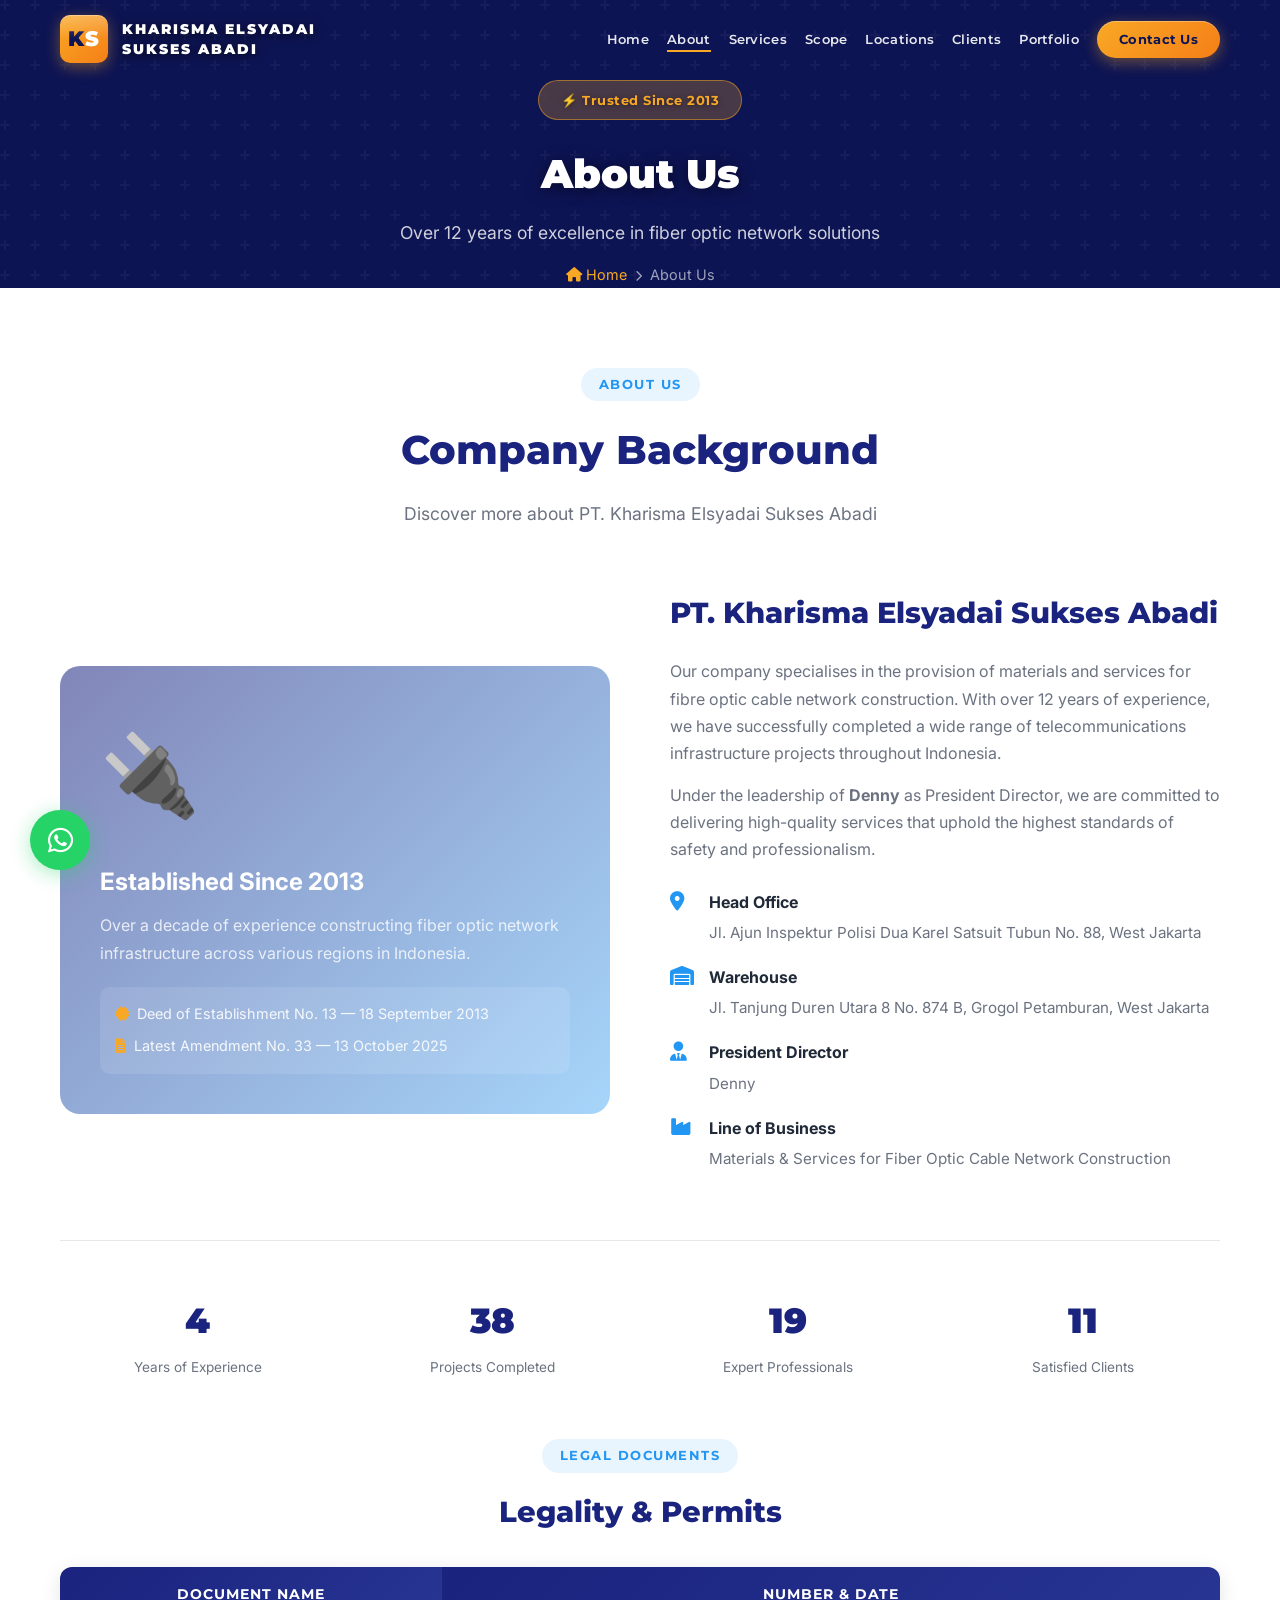
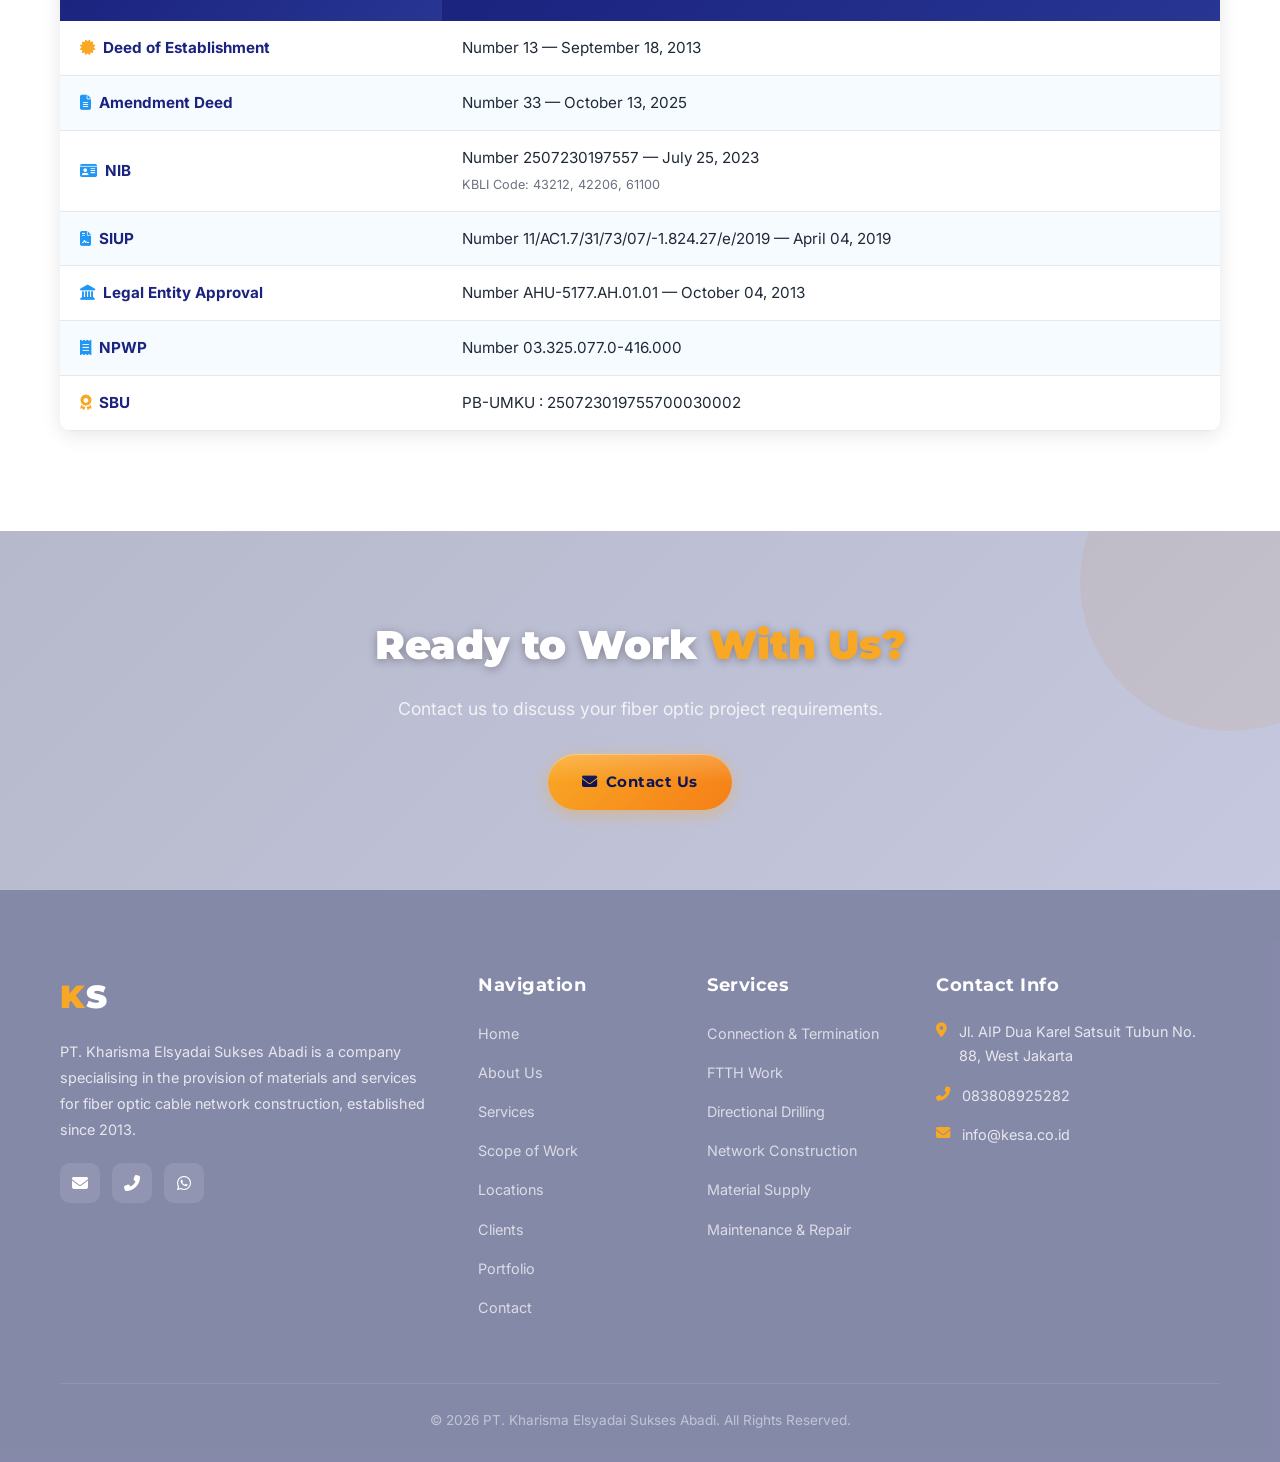
==== commit 68f536e7: "Fix: Remove incorrect Font Awesome SRI hash, update service worker cache version, improve cache cont" ====
--- a/about.html
+++ b/about.html
@@ -26,8 +26,8 @@
     <link rel="preconnect" href="https://fonts.gstatic.com" crossorigin>
     <link href="https://fonts.googleapis.com/css2?family=Inter:wght@400;500;600;700&family=Montserrat:wght@600;700;800;900&display=swap" rel="stylesheet">
 
-    <!-- Font Awesome with SRI -->
-    <link rel="stylesheet" href="https://cdnjs.cloudflare.com/ajax/libs/font-awesome/6.5.1/css/all.min.css" integrity="sha512-DTOQO9RWCH3H5NxgwRDtWldIlMVkaqlL/v/BBWfS3CwC9+pzfDBb9+4RB/NxNvqKZlZVrKQBRV8Rjlxh0qXjEQ==" crossorigin="anonymous">
+    <!-- Font Awesome (Updated without strict SRI for reliability) -->
+    <link rel="stylesheet" href="https://cdnjs.cloudflare.com/ajax/libs/font-awesome/6.5.1/css/all.min.css" crossorigin="anonymous">
 
     <!-- Stylesheet -->
     <link rel="stylesheet" href="css/style.css">
